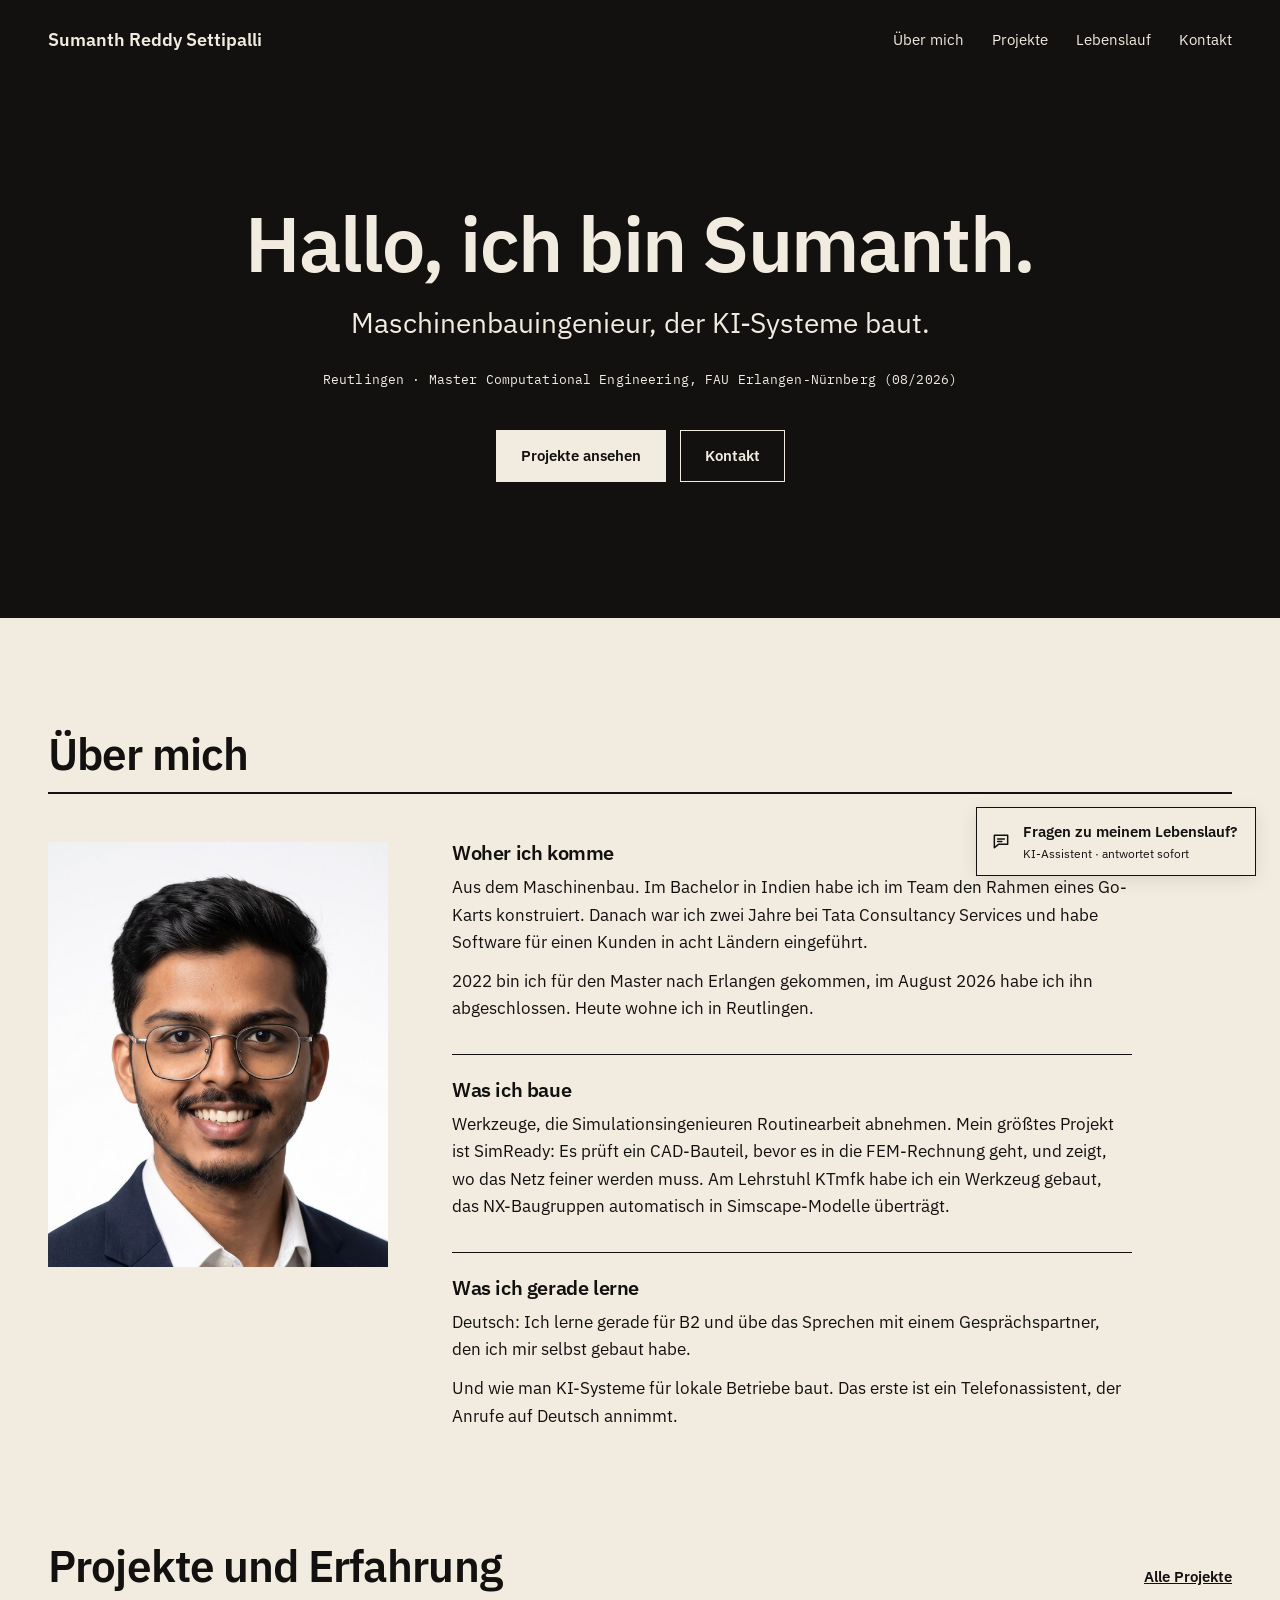
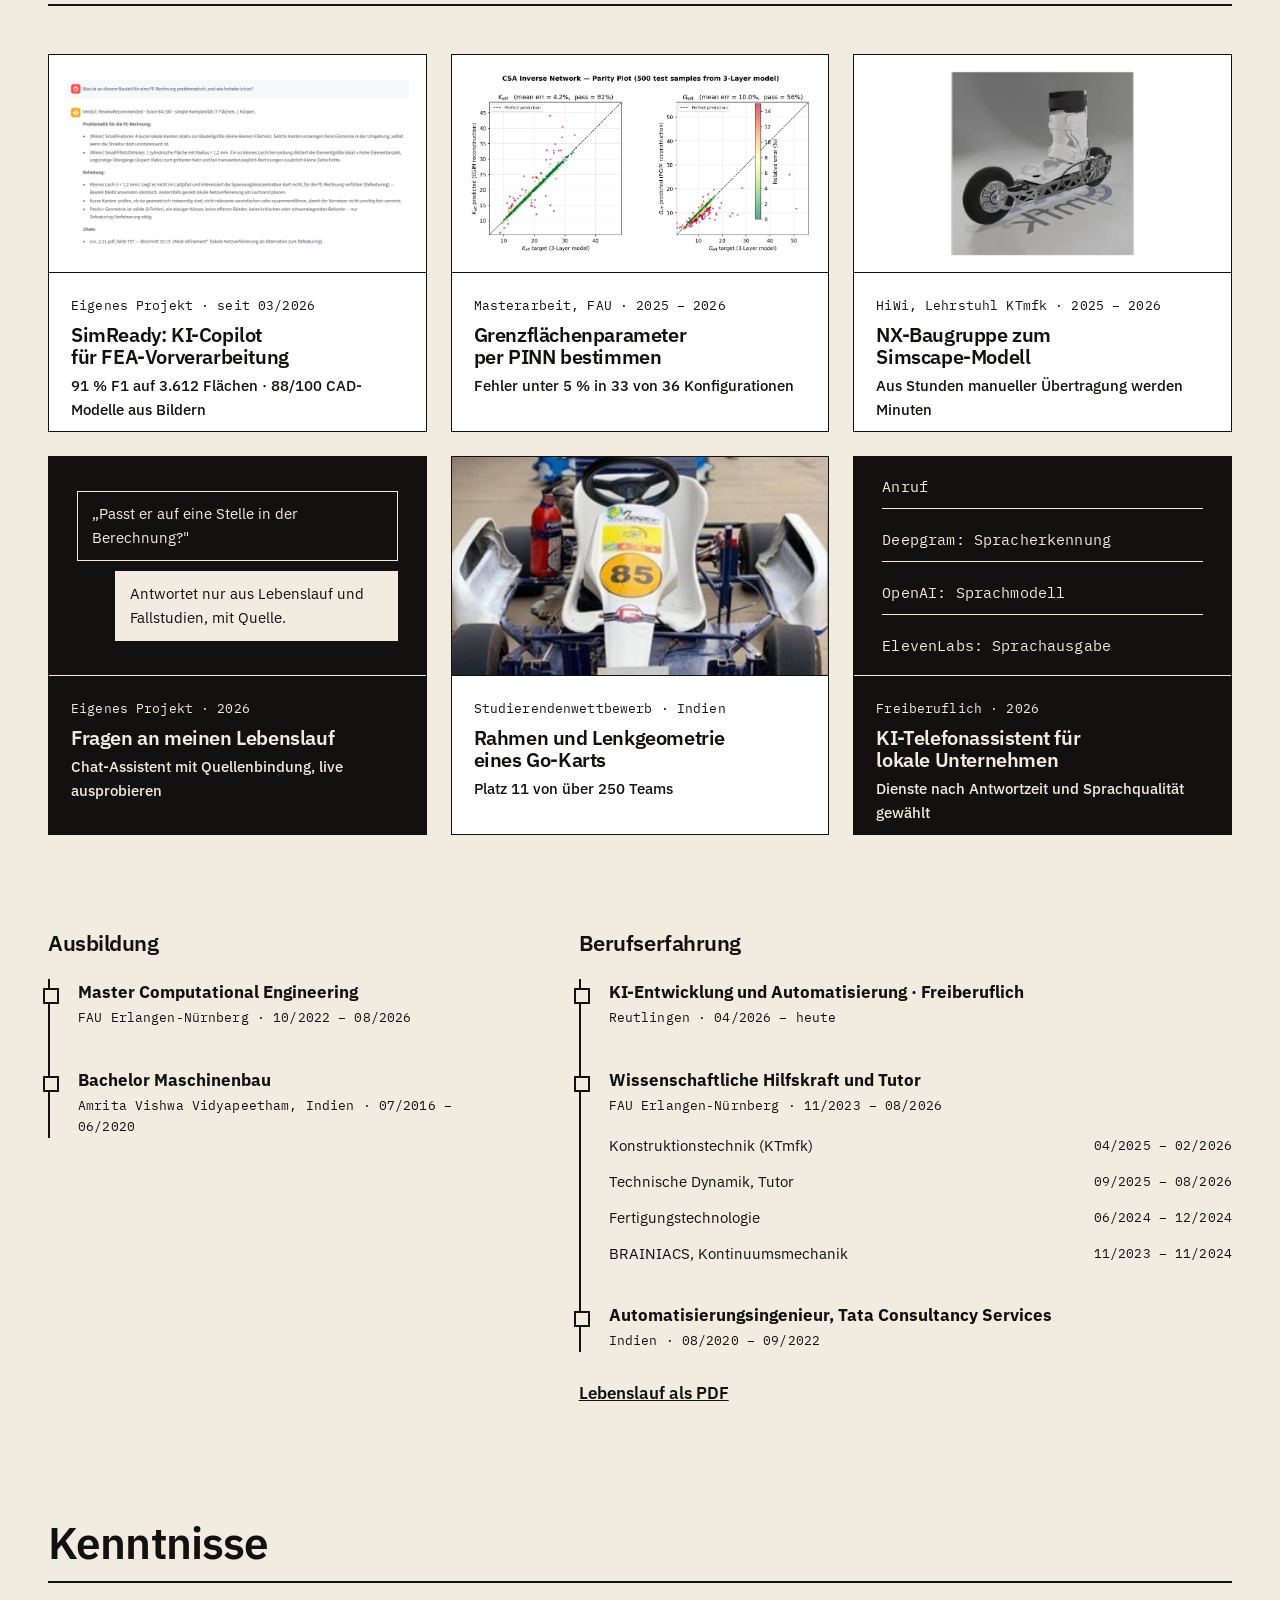
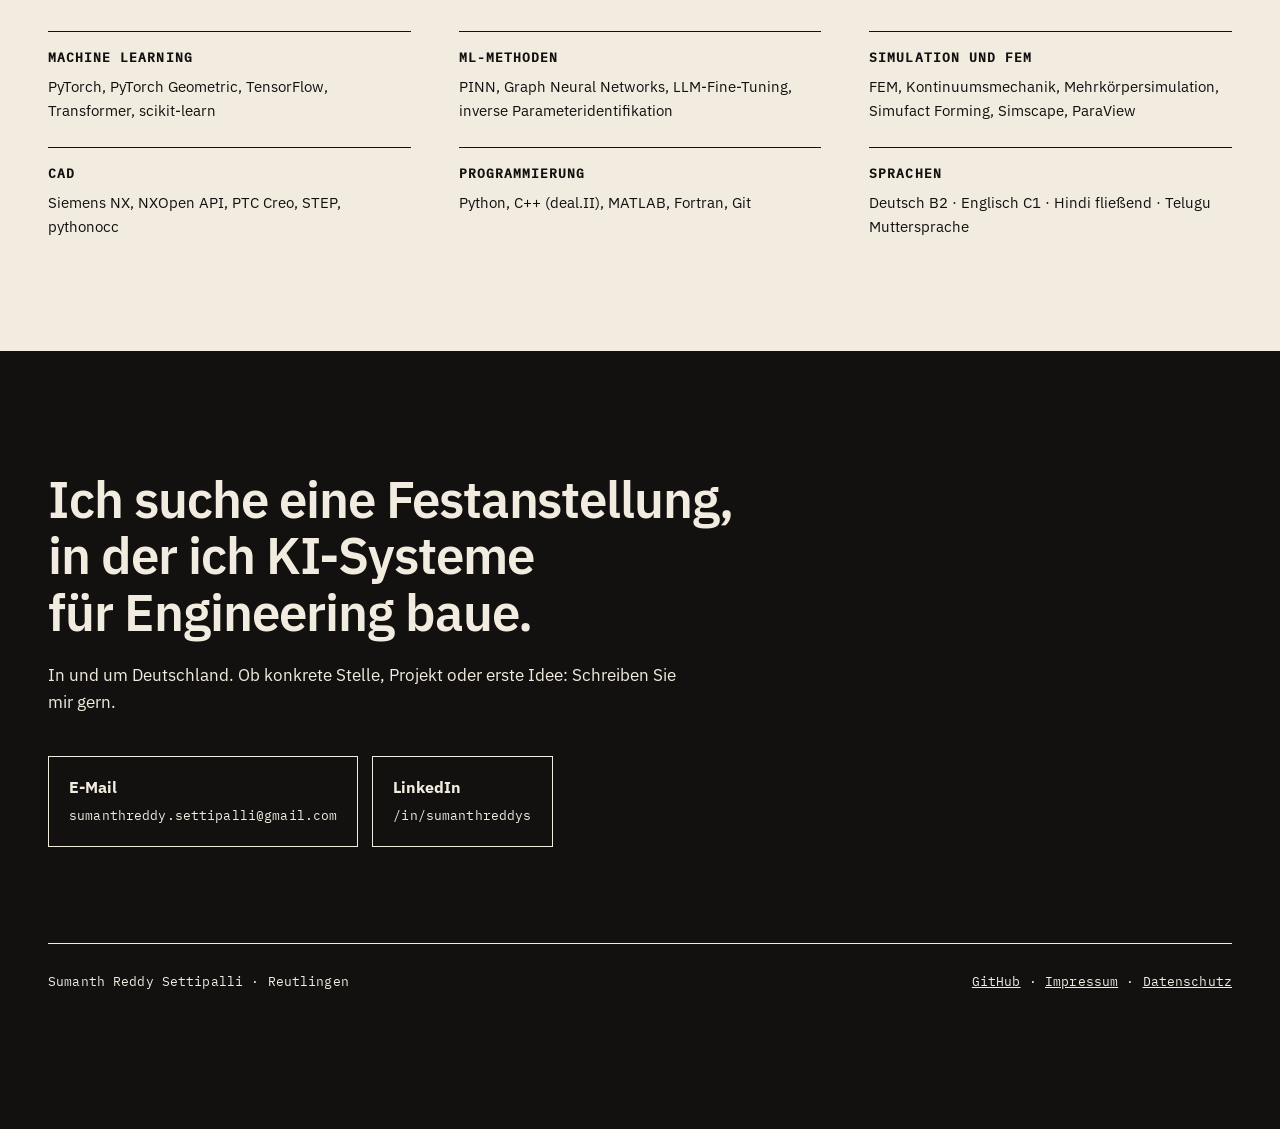
==== index.html @ 43a55926 "feat: KI-Automatisierung as a section on projekte.html, add telephone assistant entry" ====
<!DOCTYPE html>
<html lang="de">
<head>
<meta charset="UTF-8">
<meta name="viewport" content="width=device-width, initial-scale=1">
<title>Sumanth Reddy Settipalli: Simulation und Machine Learning</title>
<meta name="description" content="Ingenieur für Simulation und Machine Learning in Reutlingen. PINN-Parameteridentifikation, KI-gestützte FEA-Vorverarbeitung, NX-zu-Simscape-Automatisierung. Kontakt per E-Mail oder LinkedIn.">
<link rel="icon" href="assets/favicon.svg" type="image/svg+xml">

<meta property="og:type" content="website">
<meta property="og:locale" content="de_DE">
<meta property="og:url" content="https://sumanthreddy.de/">
<meta property="og:title" content="Sumanth Reddy Settipalli: Simulation und Machine Learning">
<meta property="og:description" content="Ich mache Simulationen schneller und günstiger, mit Machine Learning.">
<meta property="og:image" content="https://sumanthreddy.de/assets/portrait.jpg">
<meta name="twitter:card" content="summary">

<link rel="stylesheet" href="assets/fonts.css">
<link rel="stylesheet" href="assets/chat.css">
<script src="assets/chat.js" defer></script>

<link rel="stylesheet" href="assets/site.css?v=4">
</head>
<body>
<div class="page">
<header class="band">
  <div class="wrap">
    <nav class="nav" aria-label="Hauptnavigation">
      <a class="name" href="index.html">Sumanth Reddy Settipalli</a>
      <a href="#ueber-mich">Über mich</a>
      <a href="#projekte">Projekte</a>
      <a href="profil.html">Lebenslauf</a>
      <a href="#kontakt">Kontakt</a>
    </nav>
    <div class="hero">
      <h1>Hallo, ich bin Sumanth.</h1>
      <p class="sub">Maschinenbauingenieur, <span class="keep-together">der KI-Systeme baut.</span></p>
      <p class="meta">Reutlingen · Master Computational Engineering, FAU Erlangen-Nürnberg (08/2026)</p>
      <div class="btns">
        <a class="btn fill" href="#projekte">Projekte ansehen</a>
        <a class="btn line" href="#kontakt">Kontakt</a>
      </div>
    </div>
  </div>
</header>

<main>
<section class="s" id="ueber-mich">
  <div class="wrap">
    <div class="s-head"><h2>Über mich</h2></div>
    <div class="about">
      <img class="portrait" src="assets/portrait.jpg" alt="Porträt von Sumanth Reddy Settipalli">
      <div>
        <div class="about-item">
          <h3>Woher ich komme</h3>
          <p>Aus dem Maschinenbau. Im Bachelor in Indien habe ich im Team den Rahmen eines Go-Karts konstruiert. Danach war ich zwei Jahre bei Tata Consultancy Services und habe Software für einen Kunden in acht Ländern eingeführt.</p>
          <p>2022 bin ich für den Master nach Erlangen gekommen, im August 2026 habe ich ihn abgeschlossen. Heute wohne ich in Reutlingen.</p>
        </div>
        <div class="about-item">
          <h3>Was ich baue</h3>
          <p>Werkzeuge, die Simulationsingenieuren Routinearbeit abnehmen. Mein größtes Projekt ist SimReady: Es prüft ein CAD-Bauteil, bevor es in die FEM-Rechnung geht, und zeigt, wo das Netz feiner werden muss. Am Lehrstuhl KTmfk habe ich ein Werkzeug gebaut, das NX-Baugruppen automatisch in Simscape-Modelle überträgt.</p>
        </div>
        <div class="about-item">
          <h3>Was ich gerade lerne</h3>
          <p>Deutsch: Ich lerne gerade für B2 und übe das Sprechen mit einem Gesprächspartner, den ich mir selbst gebaut habe.</p>
          <p>Und wie man KI-Systeme für lokale Betriebe baut. Das erste ist ein Telefonassistent, der Anrufe auf Deutsch annimmt.</p>
        </div>
      </div>
    </div>
  </div>
</section>

<section class="s" id="projekte">
  <div class="wrap">
    <div class="s-head"><h2>Projekte und Erfahrung</h2><a href="projekte.html">Alle Projekte</a></div>
    <div class="tiles">
      <a class="tile" href="projekte/simready.html"><div class="pic"><img src="assets/simready-copilot.png" alt="SimReady-Copilot beantwortet eine deutsche Frage zu einem Testbauteil: Score 84/100, zwei Befunde, Behebungsvorschläge und ein Zitat aus dem CalculiX-Handbuch."></div>
        <div class="txt"><span class="meta">Eigenes Projekt · seit 03/2026</span><h3>SimReady: KI-Copilot für FEA-Vorverarbeitung</h3><p>91 % F1 auf 3.612 Flächen · 88/100 CAD-Modelle aus Bildern</p></div></a>
      <a class="tile" href="projekte/pinn.html"><div class="pic"><img src="assets/pinn-fehler.png" alt="Paritätsdiagramm: Vom inversen PINN rekonstruierte gegen referenzierte effektive Moduli über 500 Testkonfigurationen."></div>
        <div class="txt"><span class="meta">Masterarbeit, FAU · 2025 – 2026</span><h3>Grenzflächenparameter per PINN bestimmen</h3><p>Fehler unter 5 % in 33 von 36 Konfigurationen</p></div></a>
      <a class="tile" href="projekte/nx-simscape.html"><div class="pic"><img src="assets/nx-baugruppe.png" alt="Rendering der Baugruppe, die die Pipeline aus Siemens NX in ein simulationsfähiges Simscape-Modell überführt hat"></div>
        <div class="txt"><span class="meta">HiWi, Lehrstuhl KTmfk · 2025 – 2026</span><h3>NX-Baugruppe zum Simscape-Modell</h3><p>Aus Stunden manueller Übertragung werden Minuten</p></div></a>
      <a class="tile dark" href="fragen.html"><div class="pic word" aria-hidden="true"><span class="q">„Passt er auf eine Stelle in der Berechnung?"</span><span class="q a">Antwortet nur aus Lebenslauf und Fallstudien, mit Quelle.</span></div>
        <div class="txt"><span class="meta">Eigenes Projekt · 2026</span><h3>Fragen an meinen Lebenslauf</h3><p>Chat-Assistent mit Quellenbindung, live ausprobieren</p></div></a>
      <a class="tile" href="projekte.html#engagement"><div class="pic photo"><img src="assets/gokart.jpg" alt="Das Kart des Teams mit der Startnummer 85 in der Box"></div>
        <div class="txt"><span class="meta">Studierendenwettbewerb · Indien</span><h3>Rahmen und Lenkgeometrie eines Go-Karts</h3><p>Platz 11 von über 250 Teams</p></div></a>
      <a class="tile dark" href="projekte.html#telefonassistent"><div class="pic word flow" aria-hidden="true"><span class="meta">Anruf</span><span class="meta">Deepgram: Spracherkennung</span><span class="meta">OpenAI: Sprachmodell</span><span class="meta">ElevenLabs: Sprachausgabe</span></div>
        <div class="txt"><span class="meta">Freiberuflich · 2026</span><h3>KI-Telefonassistent für lokale Unternehmen</h3><p>Dienste nach Antwortzeit und Sprachqualität gewählt</p></div></a>
    </div>
  </div>
</section>

<section class="s" id="werdegang">
  <div class="wrap">
    <div class="cols">
      <div>
        <h3>Ausbildung</h3>
        <ol class="tl">
          <li><b>Master Computational Engineering</b><span class="meta">FAU Erlangen-Nürnberg · 10/2022 – 08/2026</span></li>
          <li><b>Bachelor Maschinenbau</b><span class="meta">Amrita Vishwa Vidyapeetham, Indien · 07/2016 – 06/2020</span></li>
        </ol>
      </div>
      <div>
        <h3>Berufserfahrung</h3>
        <ol class="tl">
          <li><b>KI-Entwicklung und Automatisierung · Freiberuflich</b><span class="meta">Reutlingen · 04/2026 – heute</span></li>
          <li><b>Wissenschaftliche Hilfskraft und Tutor</b><span class="meta">FAU Erlangen-Nürnberg · 11/2023 – 08/2026</span>
            <ul class="sub">
              <li><span>Konstruktionstechnik (KTmfk)</span><span class="meta">04/2025 – 02/2026</span></li>
              <li><span>Technische Dynamik, Tutor</span><span class="meta">09/2025 – 08/2026</span></li>
              <li><span>Fertigungstechnologie</span><span class="meta">06/2024 – 12/2024</span></li>
              <li><span>BRAINIACS, Kontinuumsmechanik</span><span class="meta">11/2023 – 11/2024</span></li>
            </ul></li>
          <li><b>Automatisierungsingenieur, Tata Consultancy Services</b><span class="meta">Indien · 08/2020 – 09/2022</span></li>
        </ol>
        <p class="pdf"><a href="Sumanth-Reddy-Settipalli-Lebenslauf.pdf">Lebenslauf als PDF</a></p>
      </div>
    </div>
  </div>
</section>

<section class="s" id="kenntnisse">
  <div class="wrap">
    <div class="s-head"><h2>Kenntnisse</h2></div>
    <div class="skills">
      <div><b>Machine Learning</b><p>PyTorch, PyTorch Geometric, TensorFlow, Transformer, scikit-learn</p></div>
      <div><b>ML-Methoden</b><p>PINN, Graph Neural Networks, LLM-Fine-Tuning, inverse Parameteridentifikation</p></div>
      <div><b>Simulation und FEM</b><p>FEM, Kontinuumsmechanik, Mehrkörpersimulation, Simufact Forming, Simscape, ParaView</p></div>
      <div><b>CAD</b><p>Siemens NX, NXOpen API, PTC Creo, STEP, pythonocc</p></div>
      <div><b>Programmierung</b><p>Python, C++ (deal.II), MATLAB, Fortran, Git</p></div>
      <div><b>Sprachen</b><p>Deutsch B2 · Englisch C1 · Hindi fließend · Telugu Muttersprache</p></div>
    </div>
  </div>
</section>
</main>

<footer class="band contact" id="kontakt">
  <div class="wrap">
    <h2>Ich suche eine Festanstellung, in der ich KI-Systeme für Engineering baue.</h2>
    <p>In und um Deutschland. Ob konkrete Stelle, Projekt oder erste Idee: Schreiben Sie mir gern.</p>
    <div class="boxes">
      <a href="mailto:sumanthreddy.settipalli@gmail.com"><b>E-Mail</b><span class="meta">sumanthreddy.settipalli@gmail.com</span></a>
      <a href="https://www.linkedin.com/in/sumanthreddys"><b>LinkedIn</b><span class="meta">/in/sumanthreddys</span></a>
    </div>
  </div>
  <div class="wrap foot" style="margin-top:96px">
    <span class="meta">Sumanth Reddy Settipalli · Reutlingen</span>
    <span class="meta"><a href="https://github.com/Sumanthreddy-DE">GitHub</a> · <a href="impressum.html">Impressum</a> · <a href="impressum.html#datenschutz">Datenschutz</a></span>
  </div>
</footer>

</div>
<button class="chat-open" type="button" aria-expanded="false" aria-controls="chat-panel">
  <svg width="20" height="20" viewBox="0 0 24 24" fill="none" stroke="currentColor" stroke-width="1.8" stroke-linejoin="round" aria-hidden="true"><path d="M4 5h16v11H9l-5 4z"/><path d="M8 9.5h8M8 12.5h5" stroke-linecap="round"/></svg>
  <span><b>Fragen zu meinem Lebenslauf?</b><small>KI-Assistent · antwortet sofort</small></span>
</button>
<aside class="chat-panel" id="chat-panel" aria-label="Fragen an meinen Lebenslauf" hidden>
  <div class="panel-head">
    <h2>Fragen an meinen Lebenslauf</h2>
    <button class="panel-close" type="button">Schließen</button>
  </div>
  <div class="chat chat-live" data-endpoint="https://api.sumanthreddy.de" data-timeout-ms="8000" data-prepared-url="fragen.html#vorbereitet">
    <div class="panel-body">
      <p class="chat-note">Ein Assistent, der nur aus Lebenslauf und Fallstudien antwortet, in der dritten Person und mit Quelle. Ihre Frage wird zur Beantwortung an Anthropic übermittelt; ich speichere sie nicht. <a class="lnk" href="impressum.html#datenschutz">Datenschutz</a></p>
      <ol class="thread" aria-live="polite"></ol>
    </div>
    <div class="panel-foot">
      <div class="chips" aria-label="Vorschläge">
        <button class="chip" type="button" data-key="gebaut">Was hat er konkret gebaut?</button>
        <button class="chip" type="button" data-key="berechnung">Passt er auf eine Stelle in der Berechnung?</button>
        <button class="chip" type="button" data-key="deutsch">Wie gut ist sein Deutsch?</button>
        <button class="chip" type="button" data-key="verfuegbar">Ab wann ist er verfügbar?</button>
      </div>
      <form class="ask">
        <textarea aria-label="Eigene Frage" rows="1" maxlength="500" placeholder="Eigene Frage stellen"></textarea>
        <button type="submit">Fragen</button>
      </form>
      <div class="ask-meta"><a class="lnk" href="fragen.html#pruefung">Wie ich prüfe, dass er nichts erfindet</a><span class="count">0 / 500</span></div>
    </div>
  </div>
</aside>
</body>
</html>
---- assets/fonts.css ----
/* Self-hosted fonts, SIL Open Font License 1.1 (fonts/OFL-*.txt).
   Replaces the Google Fonts link so that loading a page contacts no third party. */
@font-face { font-family: 'IBM Plex Sans'; font-style: normal; font-weight: 400; font-display: swap; src: url('fonts/ibm-plex-sans-latin-400-normal.woff2') format('woff2'); }
@font-face { font-family: 'IBM Plex Sans'; font-style: normal; font-weight: 500; font-display: swap; src: url('fonts/ibm-plex-sans-latin-500-normal.woff2') format('woff2'); }
@font-face { font-family: 'IBM Plex Sans'; font-style: normal; font-weight: 600; font-display: swap; src: url('fonts/ibm-plex-sans-latin-600-normal.woff2') format('woff2'); }
@font-face { font-family: 'IBM Plex Sans'; font-style: normal; font-weight: 700; font-display: swap; src: url('fonts/ibm-plex-sans-latin-700-normal.woff2') format('woff2'); }
@font-face { font-family: 'IBM Plex Mono'; font-style: normal; font-weight: 400; font-display: swap; src: url('fonts/ibm-plex-mono-latin-400-normal.woff2') format('woff2'); }
@font-face { font-family: 'IBM Plex Mono'; font-style: normal; font-weight: 500; font-display: swap; src: url('fonts/ibm-plex-mono-latin-500-normal.woff2') format('woff2'); }
---- assets/chat.css ----
/* Chat layer for fragen.html and the panel on index.html.
   Uses only the site's custom properties, so dark mode follows. */

.chat-live, .chat-open { display: none; }
.js .chat-live { display: block; }
.js .chat-open { display: flex; }

.chat-note { font-size: 0.8125rem; color: var(--ink-muted); margin-bottom: 14px; }

.thread { list-style: none; margin-bottom: 20px; }
.turn { padding: 16px 0; border-top: 1px solid var(--rule-soft); }
.turn:last-child { border-bottom: 1px solid var(--rule-soft); }
.who {
  font-size: 0.6875rem; font-weight: 700; letter-spacing: 0.14em;
  text-transform: uppercase; color: var(--ink-muted); margin-bottom: 6px;
}
.turn .text { white-space: pre-line; overflow-wrap: anywhere; }
.turn.q .text { font-weight: 600; }
.tool {
  margin-bottom: 10px; font-size: 0.8125rem; color: var(--ink-muted);
  overflow-wrap: anywhere;
}
.tool[hidden] { display: none; }
.source {
  margin-top: 12px; font-size: 0.8125rem; color: var(--ink-muted);
  padding-left: 12px; border-left: 2px solid var(--rule-soft);
}
.chat-status { margin-top: 10px; font-size: 0.8125rem; color: var(--ink-muted); }
.turn .lnk { display: inline-block; margin-top: 8px; }

.chips { display: flex; flex-wrap: wrap; gap: 8px; margin-bottom: 14px; }
.chip {
  font: inherit; font-size: 0.8125rem; font-weight: 500; color: var(--ink);
  background: transparent; border: 1px solid var(--rule-soft);
  padding: 6px 12px; cursor: pointer; text-align: left;
}
.chip:hover { border-color: var(--accent); color: var(--accent); }
.chip.used { color: var(--ink-muted); border-style: dashed; }

.ask { display: grid; grid-template-columns: 1fr auto; gap: 12px; align-items: end; }
.ask textarea {
  font: inherit; color: var(--ink); background: var(--paper);
  border: 1px solid var(--rule-strong); padding: 10px 12px;
  min-height: 46px; resize: vertical; width: 100%;
}
.ask button {
  font: inherit; font-weight: 600; font-size: 0.875rem;
  background: var(--ink); color: var(--paper); border: 1px solid var(--ink);
  padding: 11px 20px; cursor: pointer; height: 46px;
}
.ask button:disabled { opacity: 0.5; cursor: wait; }
.ask-meta {
  display: flex; justify-content: space-between; gap: 16px;
  font-size: 0.75rem; color: var(--ink-muted); margin-top: 6px;
}
.ask-meta .count { white-space: nowrap; }
.ask-meta .lnk { font-size: 0.75rem; }

.chip:focus-visible, .ask button:focus-visible, .ask textarea:focus-visible,
.chat-open:focus-visible, .panel-close:focus-visible {
  outline: 2px solid var(--accent); outline-offset: 2px;
}

/* --- corner button, index.html -------------------------------- */
.chat-open {
  position: fixed; right: 24px; bottom: 24px; z-index: 50;
  gap: 12px; align-items: center; text-align: left;
  font: inherit; color: var(--ink); background: var(--paper);
  border: 1px solid var(--rule-strong); padding: 12px 18px 12px 14px;
  box-shadow: 0 4px 16px rgba(0, 0, 0, 0.10); cursor: pointer;
}
.chat-open svg { color: var(--accent); flex: none; }
.chat-open b { display: block; font-size: 0.9375rem; font-weight: 600; }
.chat-open small { display: block; font-size: 0.75rem; color: var(--ink-muted); }
.chat-open:hover b { color: var(--accent); }

/* --- chat popup, index.html ------------------------------------ */
.chat-panel {
  position: fixed; right: 24px; bottom: 24px; z-index: 60;
  width: 420px; max-width: calc(100vw - 32px); height: min(52vh, 560px);
  background: var(--paper); border: 1px solid var(--rule-strong);
  box-shadow: 0 12px 32px rgba(0, 0, 0, 0.18);
  display: flex; flex-direction: column;
}
.chat-panel[hidden] { display: none; }
.panel-head {
  display: flex; align-items: baseline; gap: 12px;
  padding: 20px 24px 14px; border-bottom: 1px solid var(--rule-soft);
}
.panel-head h2 {
  font-family: var(--display); font-size: 1.25rem; font-weight: 500;
  margin-right: auto;
}
.panel-close {
  font: inherit; font-size: 0.875rem; color: var(--ink); background: none;
  border: 0; border-bottom: 1px solid var(--accent); cursor: pointer;
}
.js .chat-panel .chat { display: flex; flex-direction: column; flex: 1; min-height: 0; }
.panel-body { flex: 1; overflow-y: auto; padding: 14px 24px 12px; }
.panel-foot { padding: 14px 24px 18px; border-top: 1px solid var(--rule-soft); }
.chat-panel .chip { font-size: 0.75rem; padding: 5px 10px; }

@media (max-width: 900px) {
  .ask { grid-template-columns: 1fr; }
  .ask button { width: 100%; }
  .ask textarea { min-height: 72px; }
  .chat-panel .ask { grid-template-columns: 1fr auto; }
  .chat-panel .ask button { width: auto; }
  .chat-panel .ask textarea { min-height: 44px; }
  .chat-open { right: 16px; bottom: 16px; }
  .chat-open { padding: 14px; }
  .chat-open span { display: none; }
  .chat-panel { right: 16px; bottom: 16px; width: calc(100vw - 32px); height: min(60vh, 520px); }
  .panel-head, .panel-body, .panel-foot { padding-left: 20px; padding-right: 20px; }
}

@media print {
  .chat-live, .chat-open, .chat-panel { display: none !important; }
}
---- assets/site.css ----
/* Three colours: cream page, black bands, white cards. IBM Plex. No dark mode. */
:root {
  --cream: #F2ECE0; --black: #121110; --white: #FFFFFF;
  --wrap: min(calc(100% - 96px), 1200px);
  --display: 'IBM Plex Sans', system-ui, sans-serif; --display-w: 600;
  --body: 'IBM Plex Sans', system-ui, sans-serif;
  --meta: 'IBM Plex Mono', ui-monospace, monospace; --track: -0.02em;
  --paper: #F2ECE0; --ink: #121110; --ink-muted: #121110;
  --rule-soft: #121110; --rule-strong: #121110; --accent: #121110; --figure-bg: #FFFFFF;
}
* { box-sizing: border-box; margin: 0; padding: 0; }
body { background: var(--cream); color: var(--black); font-family: var(--body); font-size: 17px; line-height: 1.6; -webkit-font-smoothing: antialiased; }
a { color: inherit; }
.wrap { width: var(--wrap); margin: 0 auto; }

h1, h2, h3 { font-family: var(--display); font-weight: var(--display-w); letter-spacing: var(--track); line-height: 1.1; text-wrap: balance; }
.meta { font-family: var(--meta); font-size: .8125rem; letter-spacing: .01em; }

/* --- black band ------------------------------------------------ */
.band { background: var(--black); color: var(--cream); }
.nav { display: flex; align-items: center; gap: 28px; padding: 26px 0; }
.nav .name { font-family: var(--display); font-weight: var(--display-w); font-size: 1.125rem; text-decoration: none; margin-right: auto; }
.nav a:not(.name) { font-size: .9375rem; text-decoration: none; border-bottom: 1px solid transparent; }
.nav a:not(.name):hover { border-color: var(--cream); }

.hero { text-align: center; padding: 120px 0 136px; }
.hero h1 { font-size: clamp(2.75rem, 6vw, 5rem); }
.hero .sub { font-family: var(--display); font-weight: 400; font-size: clamp(1.25rem, 2.2vw, 1.75rem); line-height: 1.3; margin: 20px auto 0; max-width: 100%; }
.hero .sub .keep-together { white-space: nowrap; }
.hero .meta { margin-top: 28px; }
.btns { display: flex; flex-wrap: wrap; justify-content: center; gap: 14px; margin-top: 40px; }
.btn { display: inline-block; font-size: .9375rem; font-weight: 600; text-decoration: none; padding: 13px 24px; border: 1px solid var(--cream); }
.btn.fill { background: var(--cream); color: var(--black); }
.btn.fill:hover { background: var(--white); }
.btn.line:hover { background: var(--cream); color: var(--black); }

/* --- cream sections -------------------------------------------- */
section.s { padding: 112px 0 0; }
.s-head { display: flex; align-items: baseline; justify-content: space-between; gap: 24px; border-bottom: 2px solid var(--black); padding-bottom: 14px; margin-bottom: 48px; }
.s-head h2 { font-size: clamp(2rem, 3.4vw, 2.75rem); }
.s-head a { font-size: .9375rem; font-weight: 600; }

/* about: photo + three short blocks */
.about { display: grid; grid-template-columns: 340px minmax(0, 680px); gap: 64px; align-items: start; }
.about img { width: 100%; aspect-ratio: 4 / 5; object-fit: cover; display: block; }
.portrait { filter: none; }
.about-item + .about-item { margin-top: 32px; padding-top: 24px; border-top: 1px solid var(--black); }
.about-item h3 { font-size: 1.25rem; margin-bottom: 10px; }
.about-item p + p { margin-top: 12px; }

/* projects: image-first cards, two per row */
.grid { display: grid; grid-template-columns: repeat(2, minmax(0, 1fr)); gap: 32px; }
.card { background: var(--white); border: 1px solid var(--black); display: flex; flex-direction: column; }
.card .pic { aspect-ratio: 16 / 10; display: flex; align-items: center; justify-content: center; border-bottom: 1px solid var(--black); padding: 20px; overflow: hidden; }
.card .pic img { max-width: 100%; max-height: 100%; display: block; }
.card .body { padding: 26px 28px 28px; display: flex; flex-direction: column; flex: 1; }
.card h3 { font-size: 1.5rem; margin: 8px 0 12px; }
.card p { font-size: 1rem; }
.card .result { font-weight: 600; margin-top: 14px; }
.card .stack { margin-top: auto; padding-top: 20px; }
.card .stack span { display: block; border-top: 1px solid var(--black); padding-top: 12px; }
.card .links { display: flex; gap: 22px; margin-top: 14px; font-size: .9375rem; font-weight: 600; }
.card.dark { background: var(--black); color: var(--cream); }
.card.dark .pic { border-color: var(--cream); flex-direction: column; align-items: stretch; justify-content: center; gap: 12px; padding: 32px; }
.card.dark .stack span { border-color: var(--cream); }
.q { border: 1px solid var(--cream); padding: 12px 16px; font-size: .9375rem; }
.q.a { background: var(--cream); color: var(--black); margin-left: 15%; }

/* timeline */
.cols { display: grid; grid-template-columns: minmax(0, 1fr) minmax(0, 1.4fr); gap: 64px; }
.cols h3 { font-size: 1.375rem; margin-bottom: 24px; }
.tl { list-style: none; border-left: 2px solid var(--black); }
.tl li { position: relative; padding: 0 0 32px 28px; }
.tl li::before { content: ''; position: absolute; left: -7px; top: 9px; width: 12px; height: 12px; background: var(--cream); border: 2px solid var(--black); }
.tl li:last-child { padding-bottom: 0; }
.tl b { display: block; font-size: 1.0625rem; }
.tl .meta { display: block; margin: 2px 0 6px; }
.tl p { font-size: .9375rem; }

.tl .sub { list-style: none; margin-top: 10px; }
.tl .sub li { display: flex; justify-content: space-between; gap: 16px; padding: 7px 0 0; font-size: .9375rem; }
.tl .sub li::before { display: none; }
.pdf { margin-top: 28px; font-weight: 600; }
#werdegang { padding-top: 96px; }
/* skills (optional section) */
.skills { display: grid; grid-template-columns: repeat(3, minmax(0, 1fr)); gap: 0 48px; }
.skills div { border-top: 1px solid var(--black); padding: 16px 0 24px; }
.skills b { display: block; font-family: var(--meta); font-size: .8125rem; text-transform: uppercase; letter-spacing: .08em; margin-bottom: 6px; }
.skills p { font-size: .9375rem; }

/* contact band */
.contact { padding: 120px 0 96px; margin-top: 128px; }
.contact h2 { font-size: clamp(2rem, 4vw, 3.25rem); max-width: 24ch; }
.contact p { max-width: 640px; margin-top: 22px; font-size: 1.0625rem; }
.boxes { display: flex; flex-wrap: wrap; gap: 14px; margin-top: 40px; }
.boxes a { display: block; min-width: 170px; padding: 18px 20px; border: 1px solid var(--cream); text-decoration: none; }
.boxes a:hover { background: var(--cream); color: var(--black); }
.boxes b { display: block; font-size: 1rem; }
.boxes .meta { overflow-wrap: normal; }
.foot { display: flex; flex-wrap: wrap; justify-content: space-between; gap: 16px; border-top: 1px solid var(--cream); padding: 28px 0 40px; }


/* square grid: projects and experience in one place */
.tiles { display: grid; grid-template-columns: repeat(3, minmax(0, 1fr)); gap: 24px; }
.tile { aspect-ratio: 1; display: flex; flex-direction: column; background: var(--white); border: 1px solid var(--black); text-decoration: none; overflow: hidden; }
.tile .pic { flex: 0 0 58%; min-height: 0; display: flex; align-items: center; justify-content: center; padding: 16px; border-bottom: 1px solid var(--black); }
.tile .pic img { max-width: 100%; max-height: 100%; display: block; }
.tile .pic.photo { padding: 0; }
.tile .pic.photo img { width: 100%; height: 100%; max-width: none; max-height: none; object-fit: cover; }
.tile .txt { flex: 1; min-height: 0; padding: 18px 22px 20px; }
.tile h3 { font-size: 1.25rem; margin: 6px 0 6px; }
.tile p { font-size: .9375rem; font-weight: 500; }
.tile:hover h3 { text-decoration: underline; text-underline-offset: 4px; }
.tile.dark { background: var(--black); color: var(--cream); }
.tile.dark .pic { border-color: var(--cream); }
.tile .pic.word { flex-direction: column; align-items: stretch; gap: 10px; padding: 28px; }
.tile .flow { gap: 0; justify-content: center; }
.tile .flow .meta { font-size: .9375rem; padding: 9px 0; border-bottom: 1px solid var(--cream); }
.tile .flow .meta:last-child { border-bottom: 0; }
.tile .big { font-family: var(--display); font-weight: 700; font-size: 5.5rem; line-height: 1; }
.tile .q { border: 1px solid var(--cream); padding: 10px 14px; font-size: .9375rem; }
.tile .q.a { background: var(--cream); color: var(--black); margin-left: 12%; }
@media (max-width: 1100px) { .tiles { grid-template-columns: repeat(2, minmax(0, 1fr)); }
  .tile { aspect-ratio: auto; } .tile .pic { flex: 0 0 auto; height: 240px; } }
@media (max-width: 640px) { .tiles { grid-template-columns: minmax(0, 1fr); } .tile h3 { hyphens: auto; } }

@media (max-width: 900px) {
  :root { --wrap: calc(100% - 40px); }
  .nav { gap: 18px; flex-wrap: wrap; }
  .nav .name { flex-basis: 100%; }
  .hero { padding: 72px 0 88px; }
  .hero h1 { font-size: 2.375rem; }
  section.s { padding-top: 80px; }
  .about, .grid, .cols, .skills { grid-template-columns: minmax(0, 1fr); gap: 32px; }
  .card h3 { hyphens: auto; overflow-wrap: break-word; }
  .about img { max-width: 260px; }
  .skills { gap: 0; }
  .contact { padding: 80px 0 64px; margin-top: 96px; }
  .boxes a { flex: 1 1 140px; min-width: 0; }
}

/* --- inner pages ------------------------------------------------ */
.page-hero { padding: 72px 0 88px; }
.page-hero .meta { display: block; margin-bottom: 18px; }
.page-hero h1 { font-size: clamp(2.25rem, 4.5vw, 3.5rem); max-width: 22ch; }
.page-hero h1 { hyphens: auto; overflow-wrap: anywhere; }
.page-hero p { max-width: 680px; margin-top: 18px; font-size: 1.125rem; }
.page-hero a { color: var(--cream); }

.prose { max-width: 680px; margin: 0 auto; padding-top: 72px; }
.prose > * + * { margin-top: 16px; }
.prose p + p { margin-top: 16px; }
.prose section + section { margin-top: 48px; }
.prose section h2 { margin-bottom: 16px; }
#download > .wrap { max-width: 880px; }
#download .prose { margin-left: 0; }
#assistent { padding-top: 88px; }
footer.band { margin-top: 88px; }
.prose figure { width: min(1040px, calc(100vw - 96px)); position: relative; left: 50%; transform: translateX(-50%); margin: 40px 0; }
.prose figure img { width: auto; height: auto; max-width: 100%; max-height: 880px; margin: 0 auto; display: block; }

.section-head { font-family: var(--display); font-weight: var(--display-w); letter-spacing: var(--track); font-size: clamp(1.75rem, 3vw, 2.25rem); line-height: 1.15; border-bottom: 2px solid var(--black); padding-bottom: 12px; margin: 88px 0 36px; }
.section-head a { text-decoration: none; }
.sub-head { font-family: var(--display); font-weight: var(--display-w); font-size: 1.375rem; line-height: 1.25; margin: 48px 0 12px; }

.entry { margin-bottom: 64px; }
.entry h3 { font-family: var(--display); font-weight: var(--display-w); font-size: 1.5rem; line-height: 1.2; margin-bottom: 14px; }
.entry h3 a { text-decoration: none; }
.entry p + p { margin-top: 12px; }
.metric-line { font-weight: 600; border-left: 3px solid var(--black); padding: 2px 0 2px 14px; margin: 18px 0; }
.entry-links { display: flex; flex-wrap: wrap; gap: 20px; margin-top: 12px; }
.entry-foot { display: flex; flex-wrap: wrap; justify-content: space-between; gap: 16px; border-top: 1px solid var(--black); padding-top: 14px; margin-top: 24px; }
.stack { font-family: var(--meta); font-size: .8125rem; }
.lnk { font-weight: 600; font-size: .9375rem; text-decoration: underline; text-underline-offset: 3px; }
.no-link { font-family: var(--meta); font-size: .8125rem; }

figure { margin: 28px 0; }
figure img { display: block; max-width: 100%; height: auto; background: var(--white); }
img.plate { background: var(--white); padding: 14px; border: 1px solid var(--black); }
figure.inset img { width: auto; }
figure.inset.small img { max-width: 200px; }
figcaption { font-family: var(--meta); font-size: .8125rem; border-top: 1px solid var(--black); padding-top: 10px; margin-top: 8px; }

.group-head { font-family: var(--meta); font-size: .8125rem; text-transform: uppercase; letter-spacing: .08em; margin-bottom: 8px; }
.group-note { margin-bottom: 16px; }
.minor { list-style: none; margin-bottom: 48px; }
.minor li { padding: 16px 0; border-bottom: 1px solid var(--black); }
.minor li:first-child { border-top: 1px solid var(--black); }
.minor b { display: block; font-weight: 600; margin-bottom: 3px; }

.job { margin-bottom: 36px; }
.job h3, .job h4 { font-family: var(--display); font-weight: var(--display-w); font-size: 1.25rem; margin-bottom: 4px; }
.job .when { font-family: var(--meta); font-size: .8125rem; margin-bottom: 12px; }
.job ul { list-style: none; }
.job li { padding-left: 18px; position: relative; margin-bottom: 10px; }
.job li::before { content: ''; position: absolute; left: 0; top: .7em; width: 8px; height: 2px; background: var(--black); }

.pairs { width: 100%; border-collapse: collapse; }
.pairs th { text-align: left; vertical-align: top; font-weight: 600; width: 200px; padding: 12px 20px 12px 0; border-bottom: 1px solid var(--black); }
.pairs td { vertical-align: top; padding: 12px 0; border-bottom: 1px solid var(--black); }

@media (max-width: 900px) {
  .page-hero { padding: 48px 0 56px; }
  #assistent { padding-top: 64px; }
  footer.band { margin-top: 64px; }
  .prose { padding-top: 48px; }
  .prose figure { width: 100%; left: 0; transform: none; }
  .pairs th, .pairs td { display: block; width: auto; border: 0; padding: 0; }
  .pairs th { padding-top: 14px; }
  .pairs td { padding-bottom: 14px; border-bottom: 1px solid var(--black); }
}

@media (max-width: 599px) {
  .boxes { flex-direction: column; }
  .boxes a { flex: none; width: 100%; }
  .boxes .meta { white-space: nowrap; }
  .tl .sub li { flex-direction: column; gap: 0; }
  .tl .sub .meta { white-space: nowrap; }
}

@media print {
  .band, .nav, .btns, .chat-open, .chat-panel { display: none !important; }
  body { background: #FFFFFF; color: #121110; font-size: 11pt; }
}
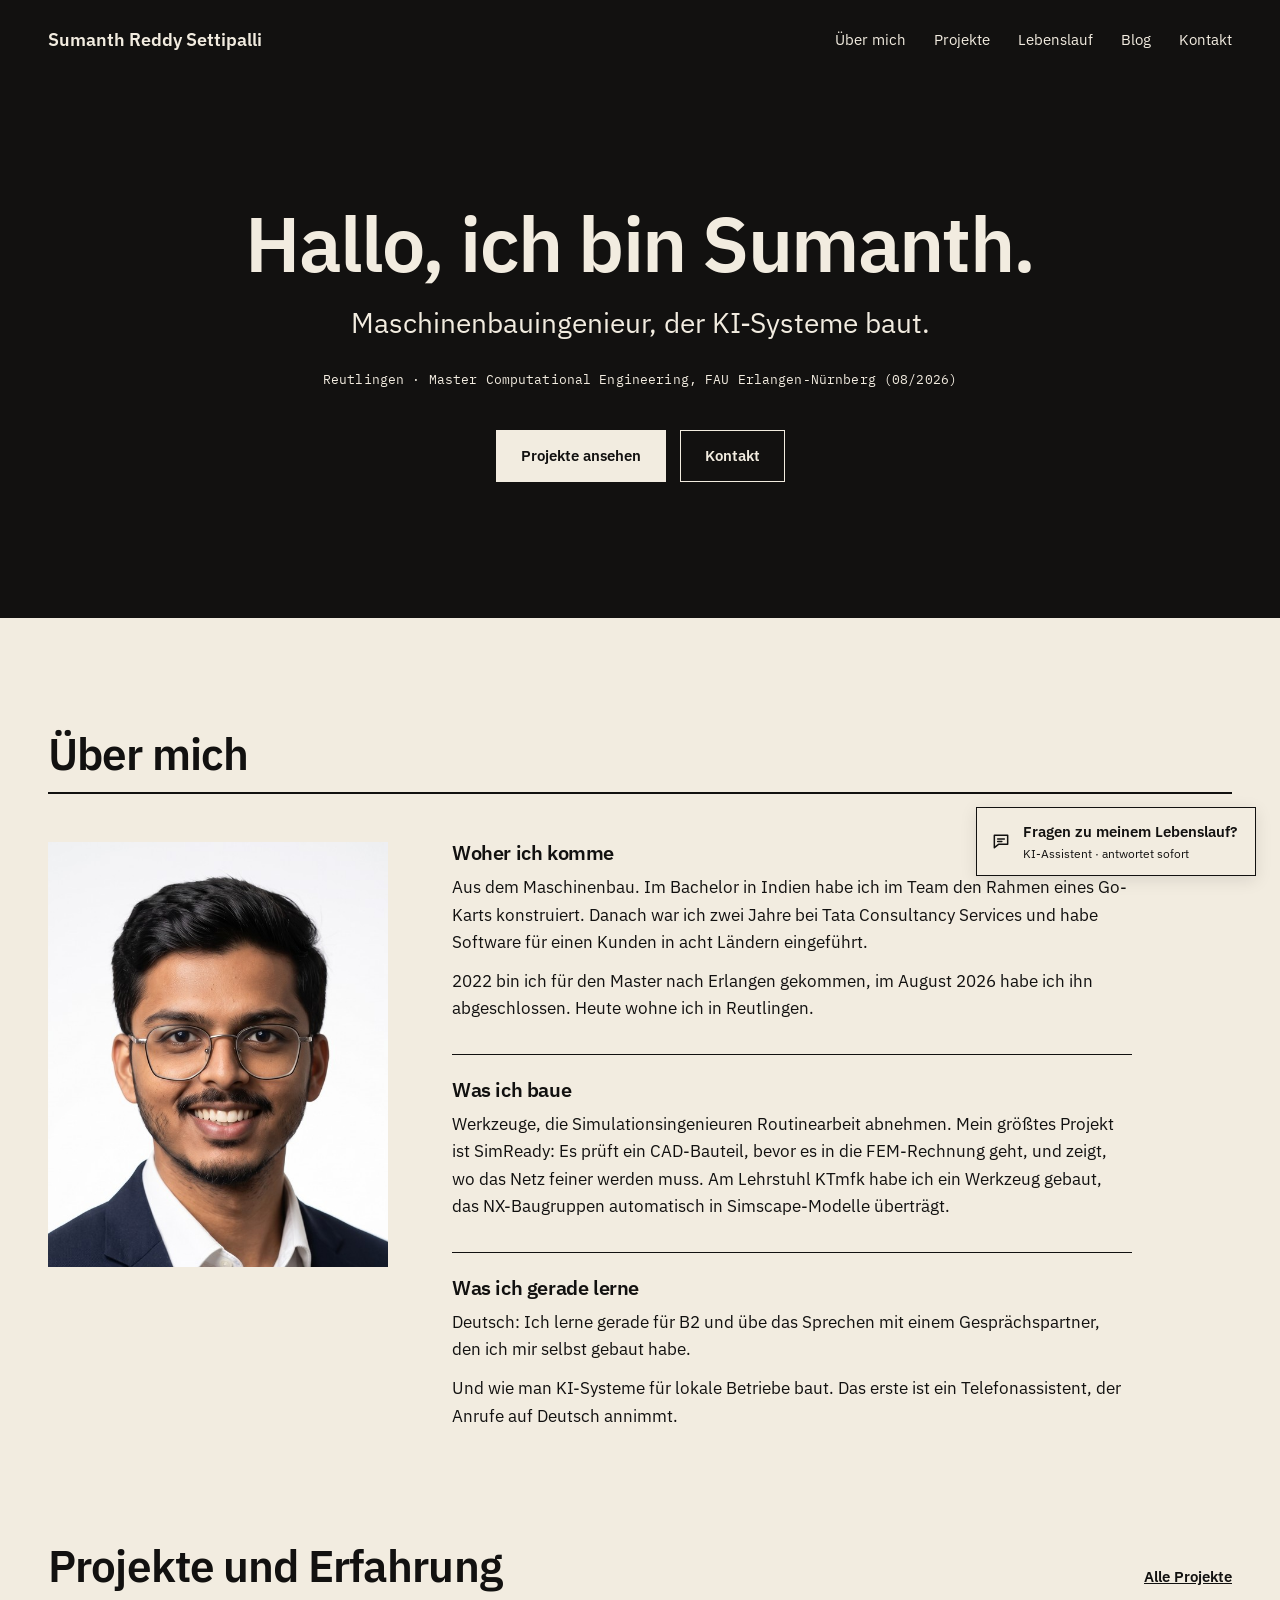
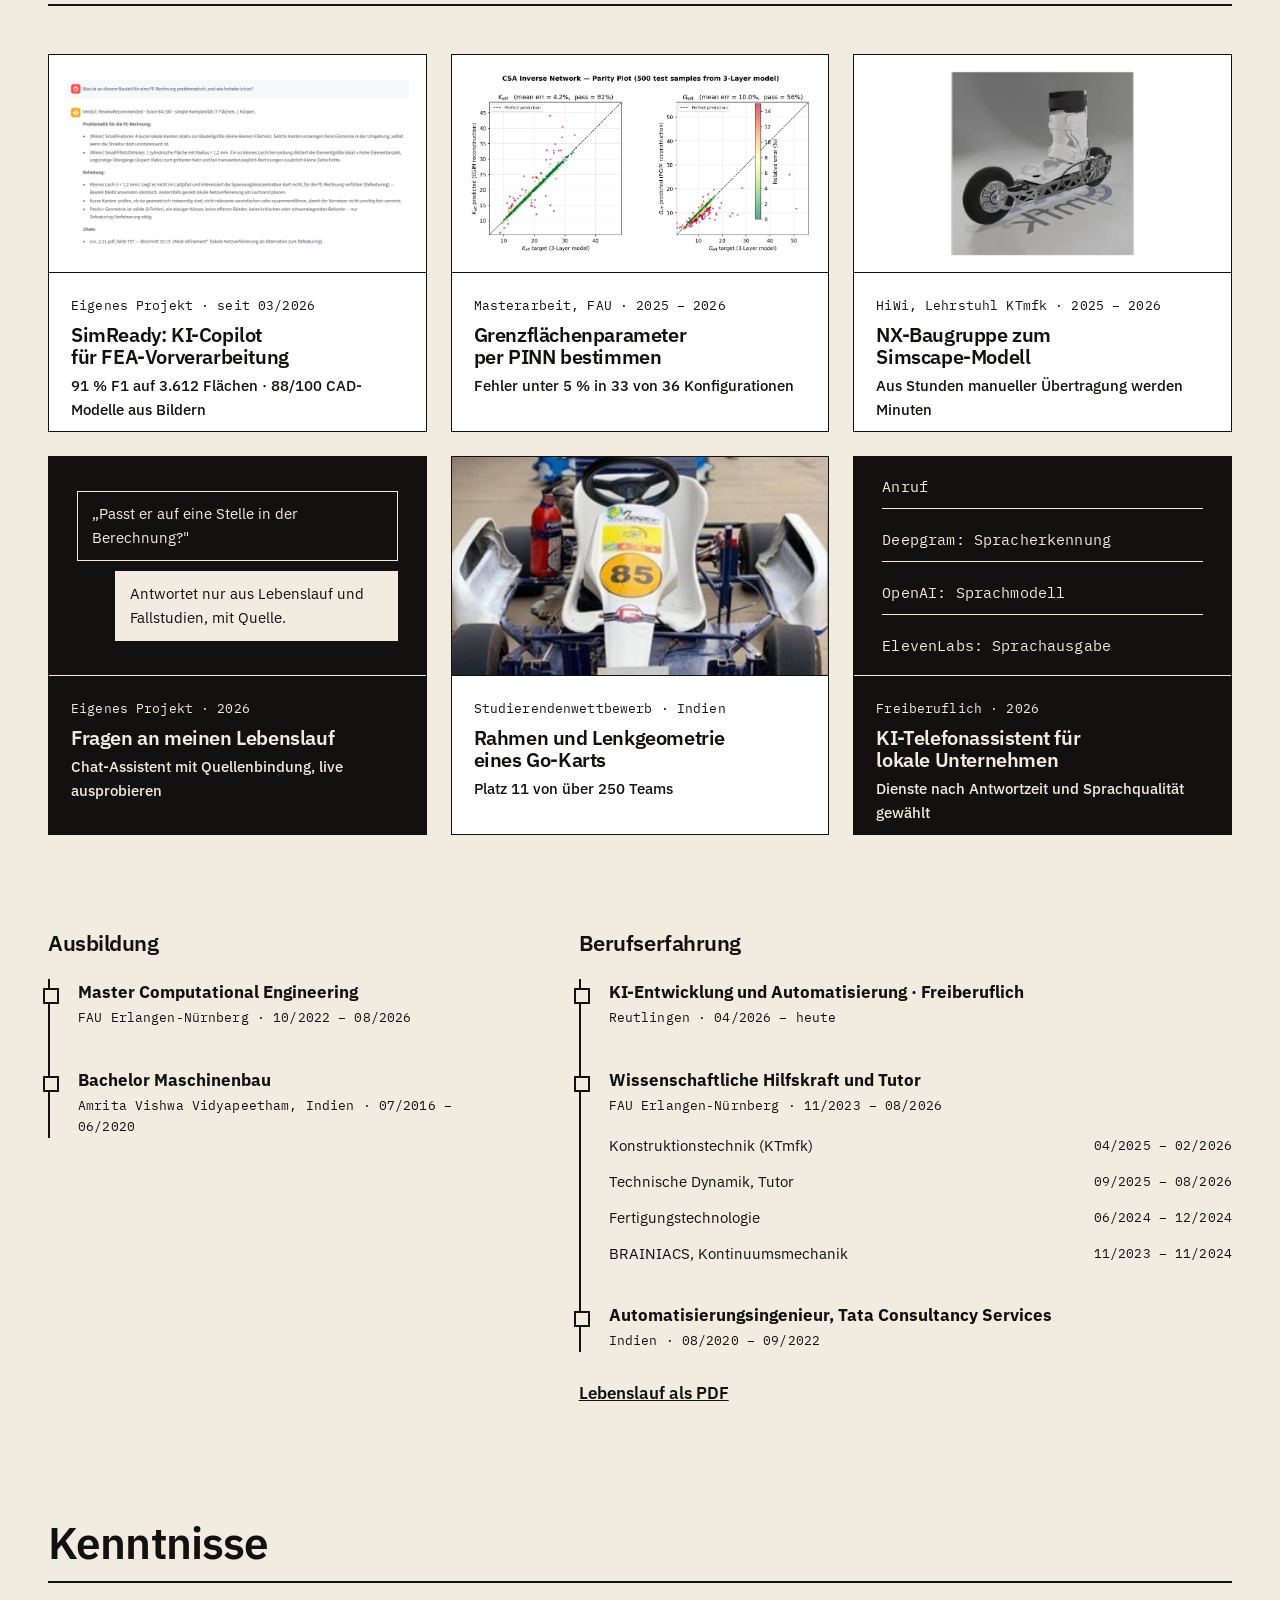
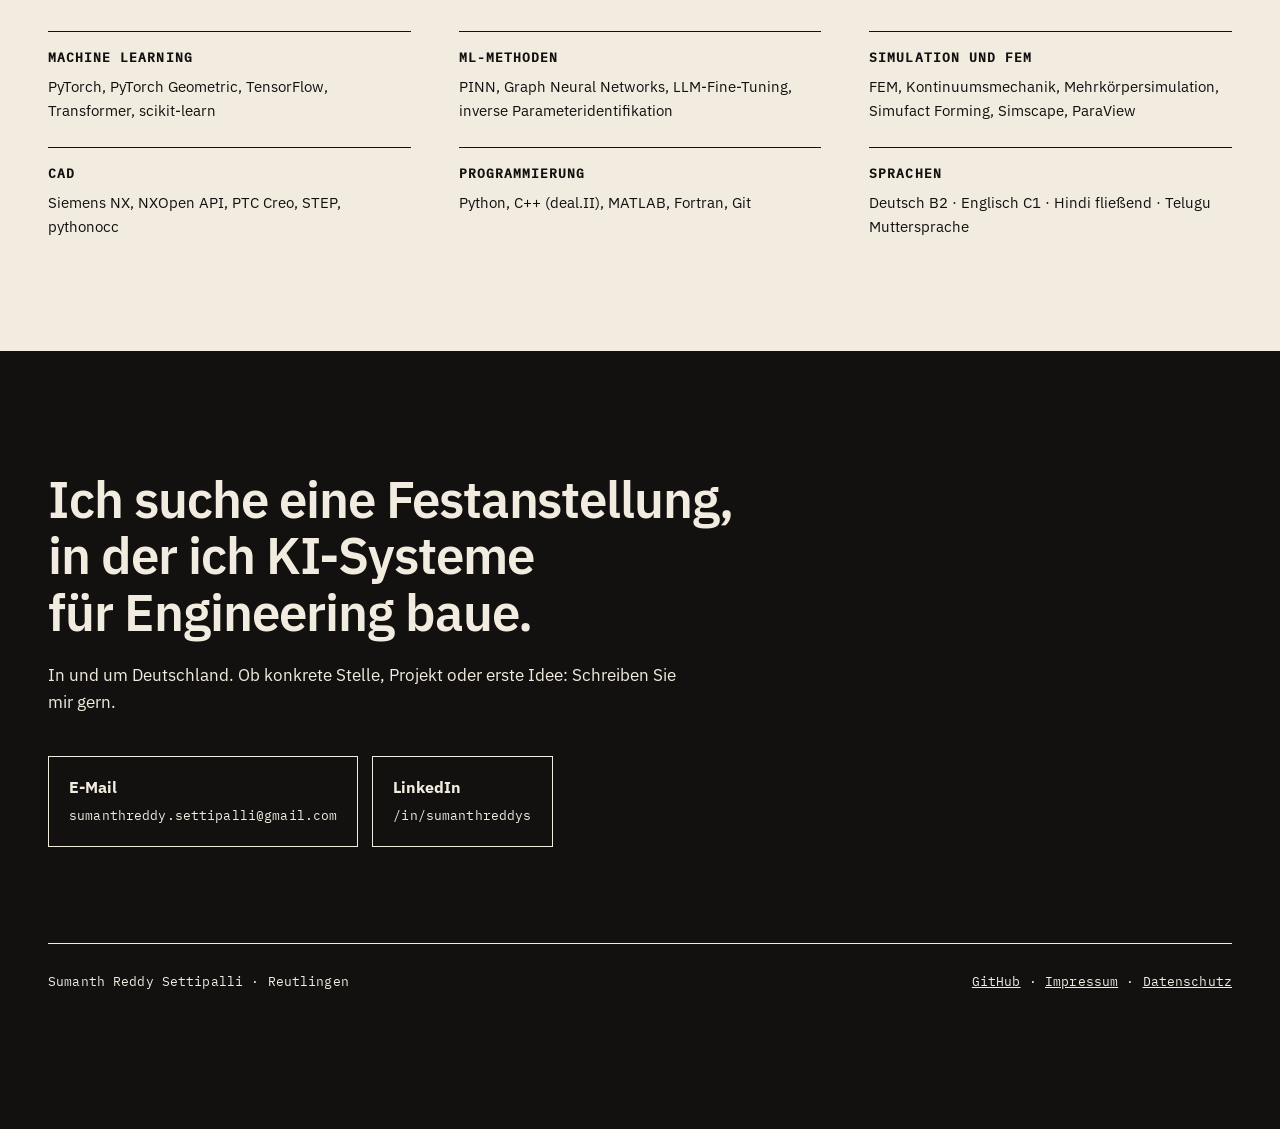
==== commit c80d7388: "feat: blog page with the VPS guide, Blog in the nav on every page" ====
--- a/index.html
+++ b/index.html
@@ -30,6 +30,7 @@
       <a href="#ueber-mich">Über mich</a>
       <a href="#projekte">Projekte</a>
       <a href="profil.html">Lebenslauf</a>
+      <a href="blog.html">Blog</a>
       <a href="#kontakt">Kontakt</a>
     </nav>
     <div class="hero">
--- a/assets/site.css
+++ b/assets/site.css
@@ -154,7 +154,7 @@
 .prose section h2 { margin-bottom: 16px; }
 #download > .wrap { max-width: 880px; }
 #download .prose { margin-left: 0; }
-#assistent { padding-top: 88px; }
+#assistent, #beitraege { padding-top: 88px; }
 footer.band { margin-top: 88px; }
 .prose figure { width: min(1040px, calc(100vw - 96px)); position: relative; left: 50%; transform: translateX(-50%); margin: 40px 0; }
 .prose figure img { width: auto; height: auto; max-width: 100%; max-height: 880px; margin: 0 auto; display: block; }
@@ -201,7 +201,7 @@
 
 @media (max-width: 900px) {
   .page-hero { padding: 48px 0 56px; }
-  #assistent { padding-top: 64px; }
+  #assistent, #beitraege { padding-top: 64px; }
   footer.band { margin-top: 64px; }
   .prose { padding-top: 48px; }
   .prose figure { width: 100%; left: 0; transform: none; }
@@ -211,6 +211,7 @@
 }
 
 @media (max-width: 599px) {
+  .nav { gap: 14px; }
   .boxes { flex-direction: column; }
   .boxes a { flex: none; width: 100%; }
   .boxes .meta { white-space: nowrap; }
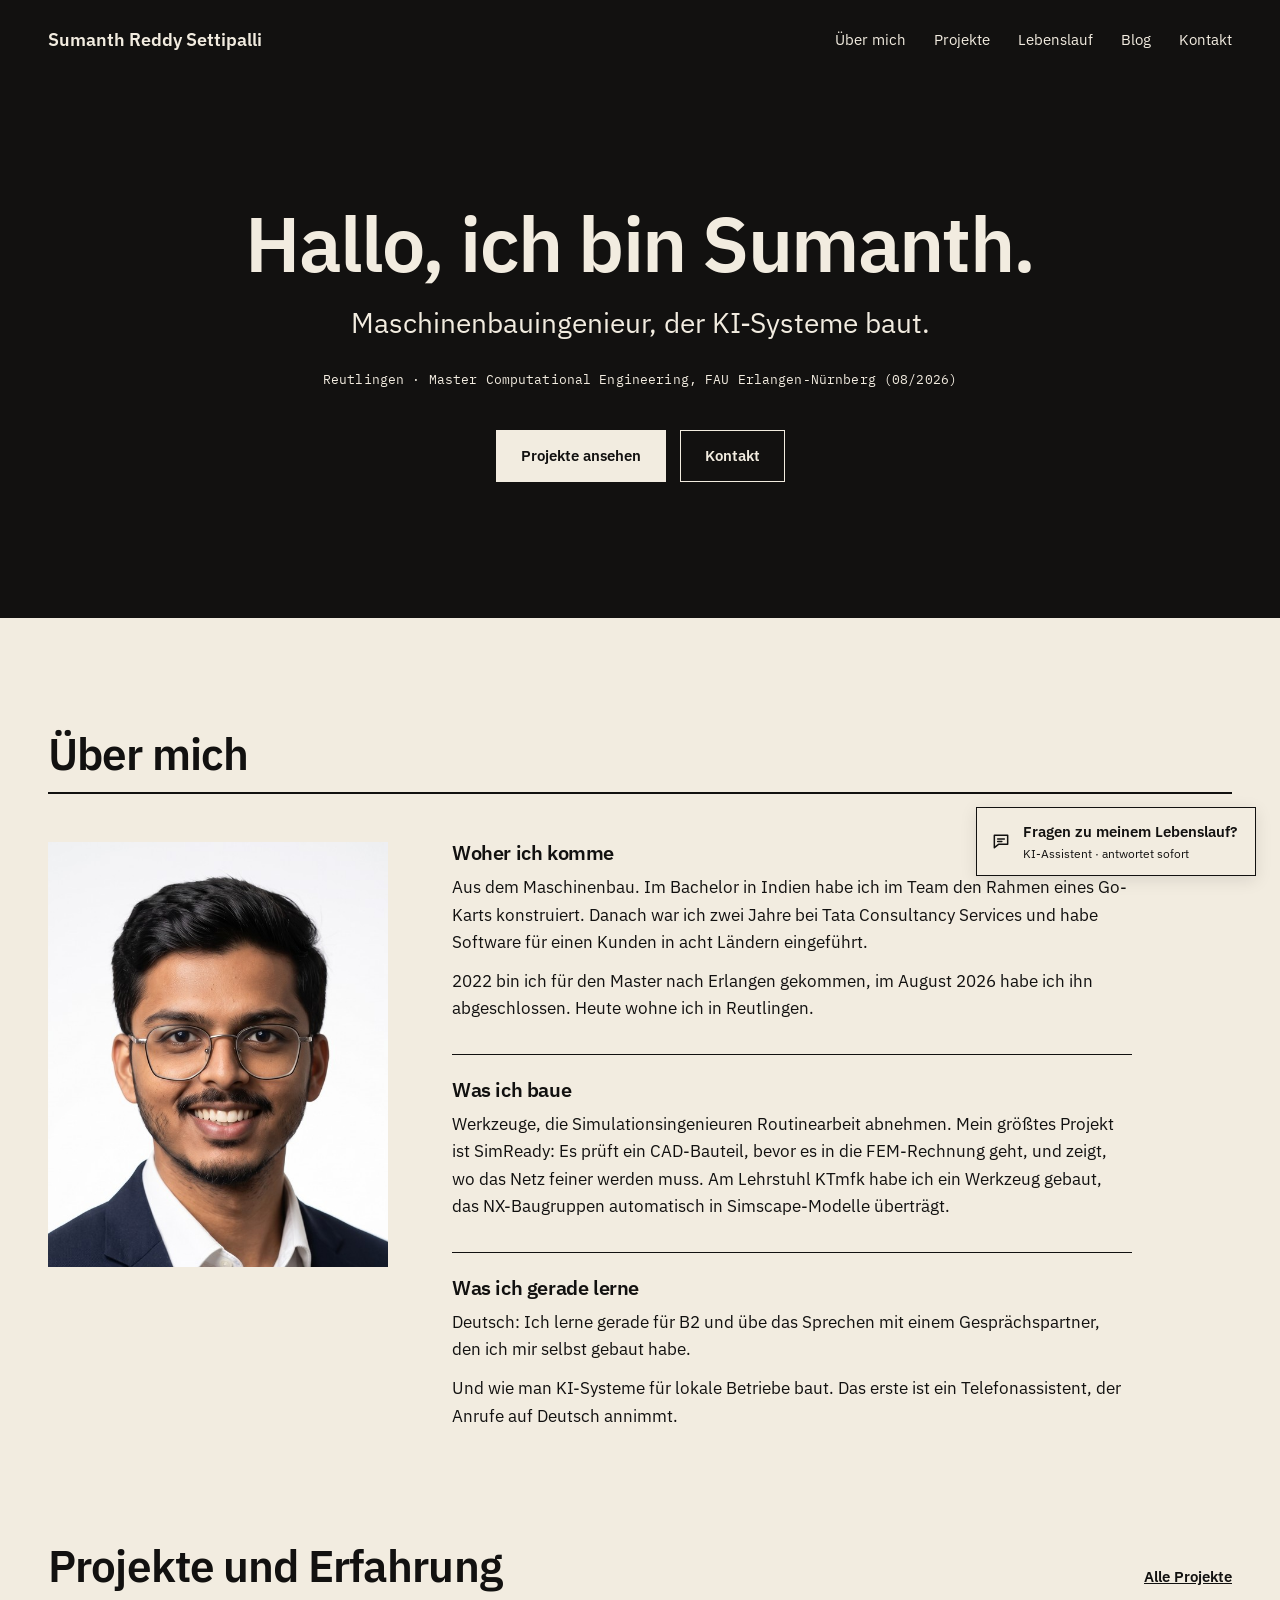
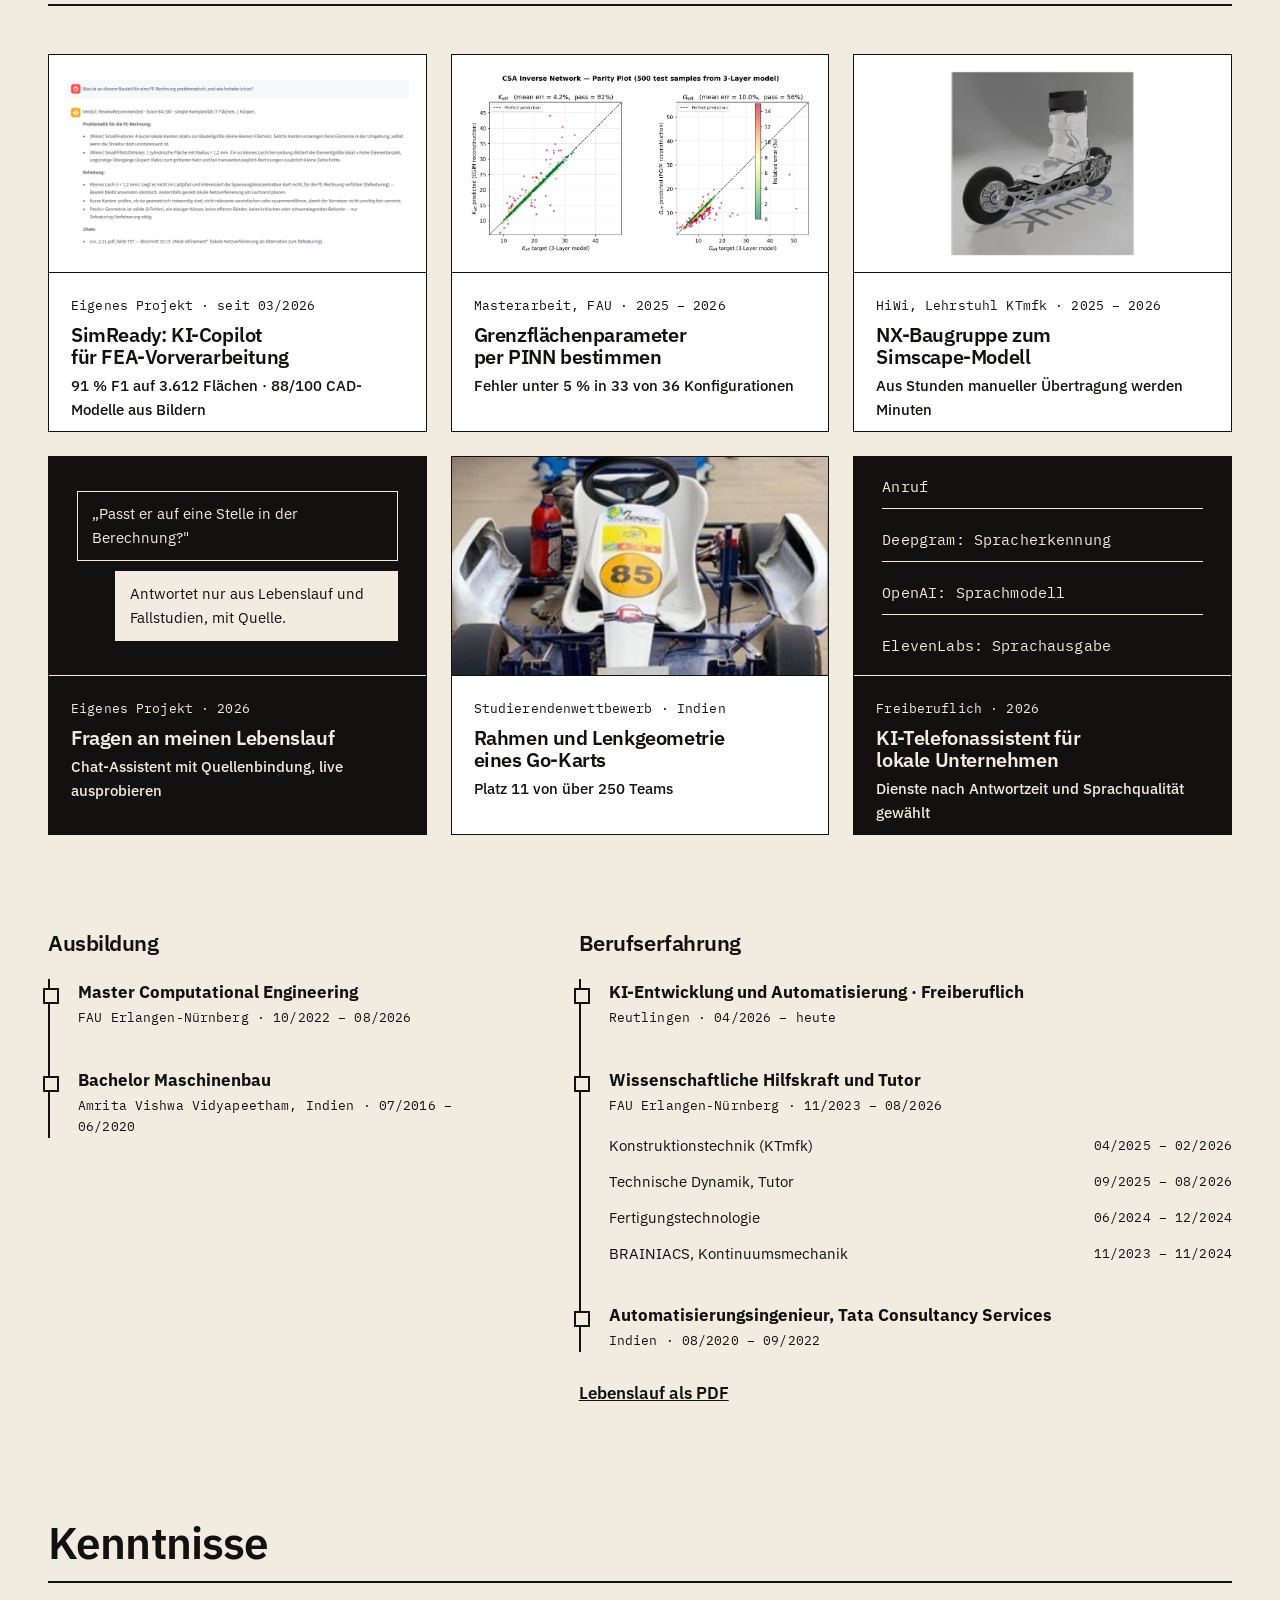
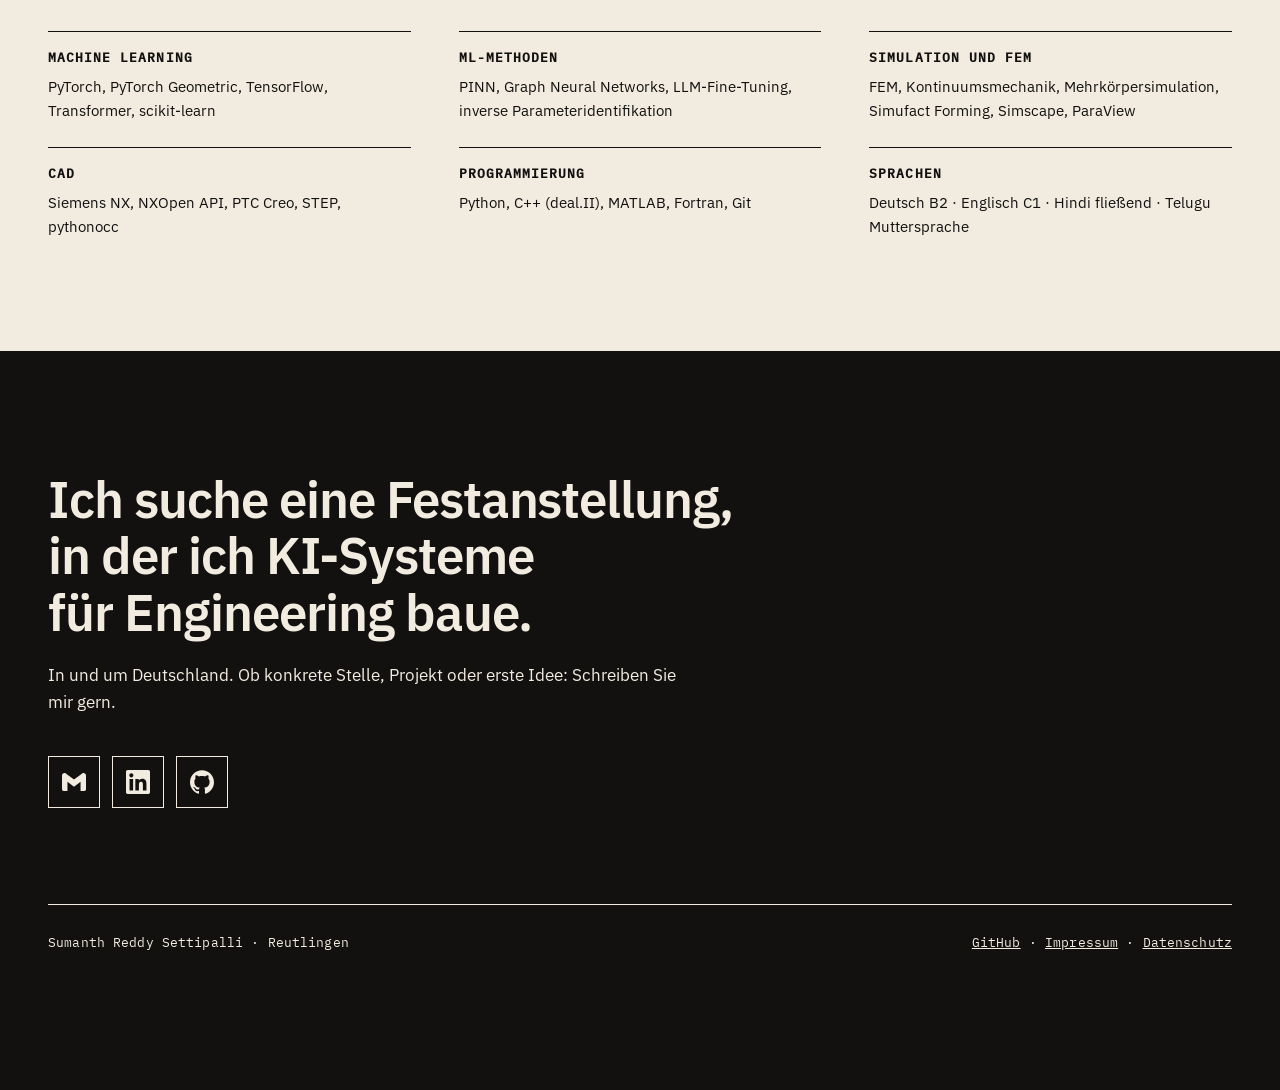
==== commit a1b55dcc: "feat: contact as three icon links (E-Mail, LinkedIn, GitHub)" ====
--- a/index.html
+++ b/index.html
@@ -139,9 +139,10 @@
   <div class="wrap">
     <h2>Ich suche eine Festanstellung, in der ich KI-Systeme für Engineering baue.</h2>
     <p>In und um Deutschland. Ob konkrete Stelle, Projekt oder erste Idee: Schreiben Sie mir gern.</p>
-    <div class="boxes">
-      <a href="mailto:sumanthreddy.settipalli@gmail.com"><b>E-Mail</b><span class="meta">sumanthreddy.settipalli@gmail.com</span></a>
-      <a href="https://www.linkedin.com/in/sumanthreddys"><b>LinkedIn</b><span class="meta">/in/sumanthreddys</span></a>
+    <div class="icons">
+      <a href="mailto:sumanthreddy.settipalli@gmail.com" aria-label="E-Mail" title="E-Mail"><svg viewBox="0 0 24 24" width="24" height="24" fill="currentColor" aria-hidden="true"><path d="M24 5.457v13.909c0 .904-.732 1.636-1.636 1.636h-3.819V11.73L12 16.64l-6.545-4.91v9.273H1.636A1.636 1.636 0 0 1 0 19.366V5.457c0-2.023 2.309-3.178 3.927-1.964L5.455 4.64 12 9.548l6.545-4.91 1.528-1.145C21.69 2.28 24 3.434 24 5.457z"/></svg></a>
+      <a href="https://www.linkedin.com/in/sumanthreddys" aria-label="LinkedIn" title="LinkedIn"><svg viewBox="0 0 24 24" width="24" height="24" fill="currentColor" aria-hidden="true"><path d="M20.447 20.452h-3.554v-5.569c0-1.328-.027-3.037-1.852-3.037-1.853 0-2.136 1.445-2.136 2.939v5.667H9.351V9h3.414v1.561h.046c.477-.9 1.637-1.85 3.37-1.85 3.601 0 4.267 2.37 4.267 5.455v6.286zM5.337 7.433c-1.144 0-2.063-.926-2.063-2.065 0-1.138.92-2.063 2.063-2.063 1.14 0 2.064.925 2.064 2.063 0 1.139-.925 2.065-2.064 2.065zm1.782 13.019H3.555V9h3.564v11.452zM22.225 0H1.771C.792 0 0 .774 0 1.729v20.542C0 23.227.792 24 1.771 24h20.451C23.2 24 24 23.227 24 22.271V1.729C24 .774 23.2 0 22.222 0h.003z"/></svg></a>
+      <a href="https://github.com/Sumanthreddy-DE" aria-label="GitHub" title="GitHub"><svg viewBox="0 0 24 24" width="24" height="24" fill="currentColor" aria-hidden="true"><path d="M12 .297c-6.63 0-12 5.373-12 12 0 5.303 3.438 9.8 8.205 11.385.6.113.82-.258.82-.577 0-.285-.01-1.04-.015-2.04-3.338.724-4.042-1.61-4.042-1.61C4.422 18.07 3.633 17.7 3.633 17.7c-1.087-.744.084-.729.084-.729 1.205.084 1.838 1.236 1.838 1.236 1.07 1.835 2.809 1.305 3.495.998.108-.776.417-1.305.76-1.605-2.665-.3-5.466-1.332-5.466-5.93 0-1.31.465-2.38 1.235-3.22-.135-.303-.54-1.523.105-3.176 0 0 1.005-.322 3.3 1.23.96-.267 1.98-.399 3-.405 1.02.006 2.04.138 3 .405 2.28-1.552 3.285-1.23 3.285-1.23.645 1.653.24 2.873.12 3.176.765.84 1.23 1.91 1.23 3.22 0 4.61-2.805 5.625-5.475 5.92.42.36.81 1.096.81 2.22 0 1.606-.015 2.896-.015 3.286 0 .315.21.69.825.57C20.565 22.092 24 17.592 24 12.297c0-6.627-5.373-12-12-12"/></svg></a>
     </div>
   </div>
   <div class="wrap foot" style="margin-top:96px">
--- a/assets/site.css
+++ b/assets/site.css
@@ -92,11 +92,9 @@
 .contact { padding: 120px 0 96px; margin-top: 128px; }
 .contact h2 { font-size: clamp(2rem, 4vw, 3.25rem); max-width: 24ch; }
 .contact p { max-width: 640px; margin-top: 22px; font-size: 1.0625rem; }
-.boxes { display: flex; flex-wrap: wrap; gap: 14px; margin-top: 40px; }
-.boxes a { display: block; min-width: 170px; padding: 18px 20px; border: 1px solid var(--cream); text-decoration: none; }
-.boxes a:hover { background: var(--cream); color: var(--black); }
-.boxes b { display: block; font-size: 1rem; }
-.boxes .meta { overflow-wrap: normal; }
+.icons { display: flex; gap: 12px; margin-top: 40px; }
+.icons a { display: flex; align-items: center; justify-content: center; width: 52px; height: 52px; border: 1px solid var(--cream); color: var(--cream); }
+.icons a:hover, .icons a:focus-visible { background: var(--cream); color: var(--black); }
 .foot { display: flex; flex-wrap: wrap; justify-content: space-between; gap: 16px; border-top: 1px solid var(--cream); padding: 28px 0 40px; }
 
 
@@ -136,7 +134,6 @@
   .about img { max-width: 260px; }
   .skills { gap: 0; }
   .contact { padding: 80px 0 64px; margin-top: 96px; }
-  .boxes a { flex: 1 1 140px; min-width: 0; }
 }
 
 /* --- inner pages ------------------------------------------------ */
@@ -212,9 +209,6 @@
 
 @media (max-width: 599px) {
   .nav { gap: 14px; }
-  .boxes { flex-direction: column; }
-  .boxes a { flex: none; width: 100%; }
-  .boxes .meta { white-space: nowrap; }
   .tl .sub li { flex-direction: column; gap: 0; }
   .tl .sub .meta { white-space: nowrap; }
 }
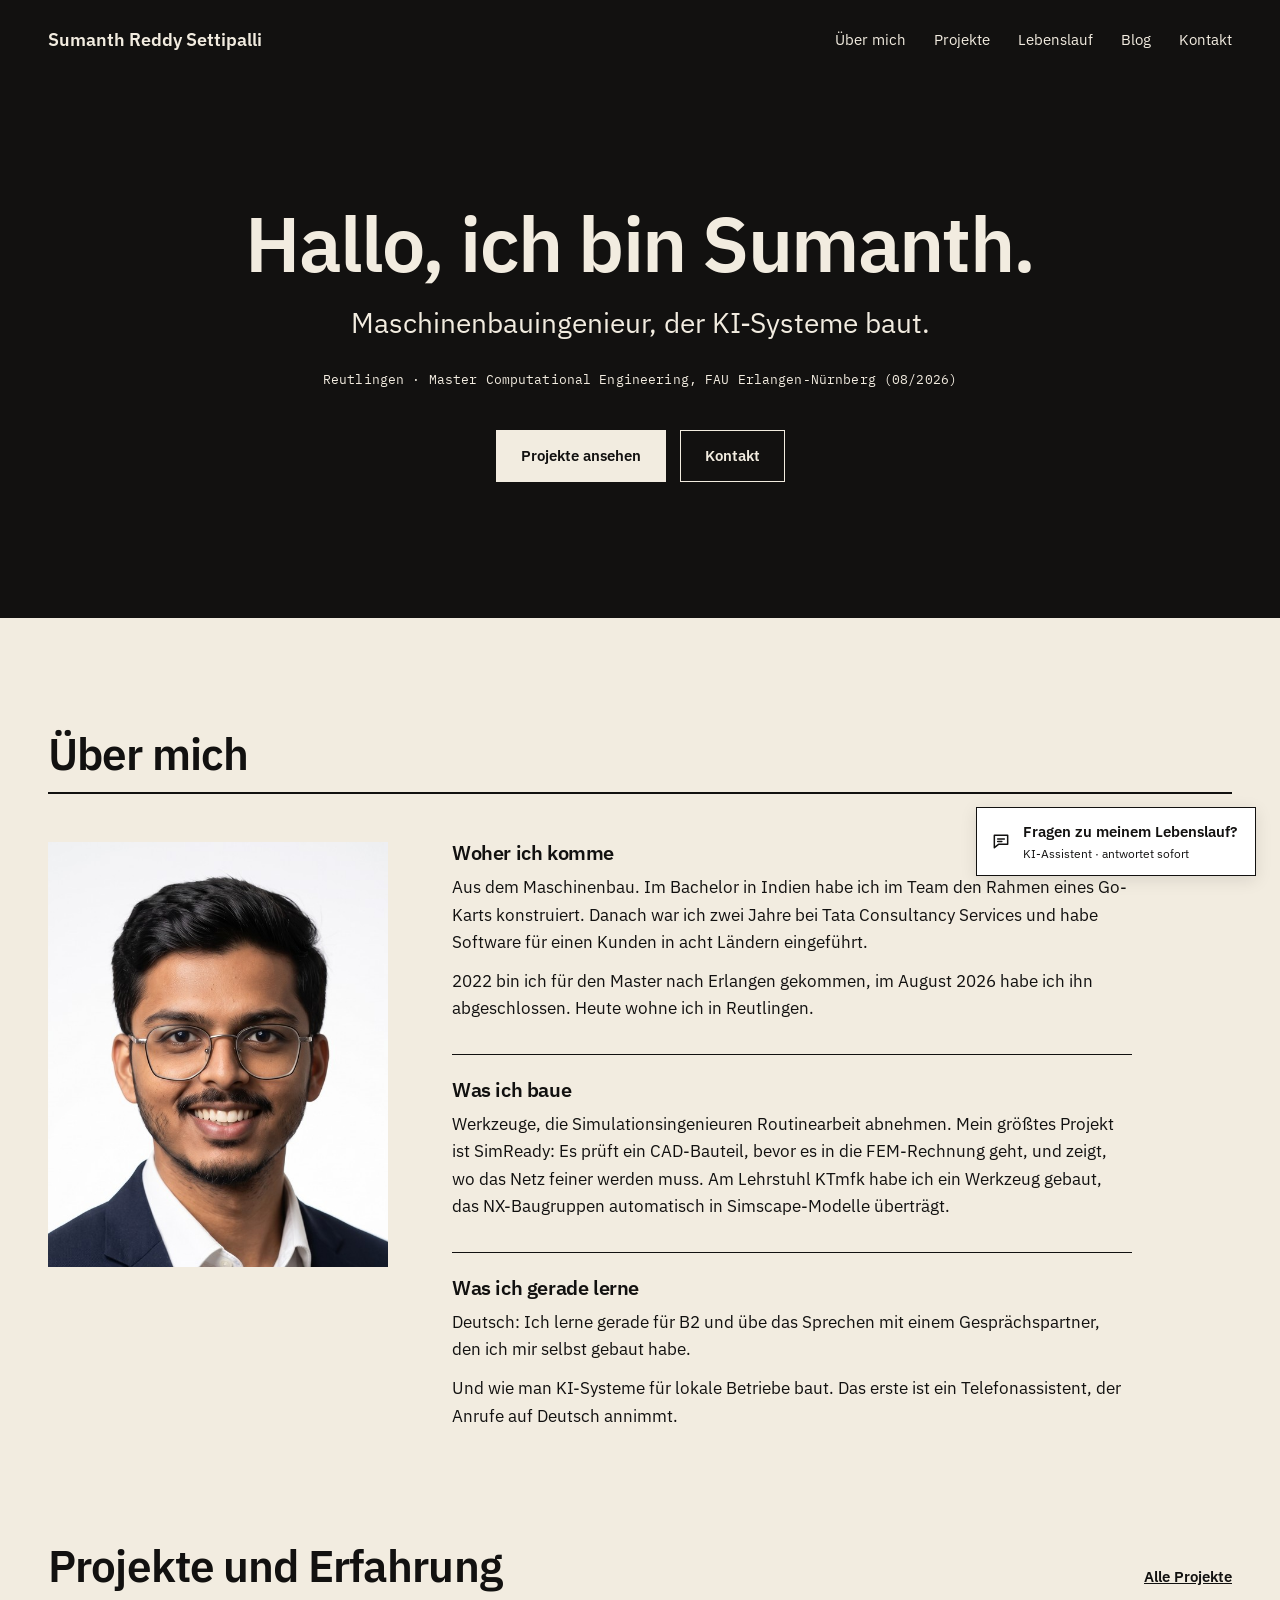
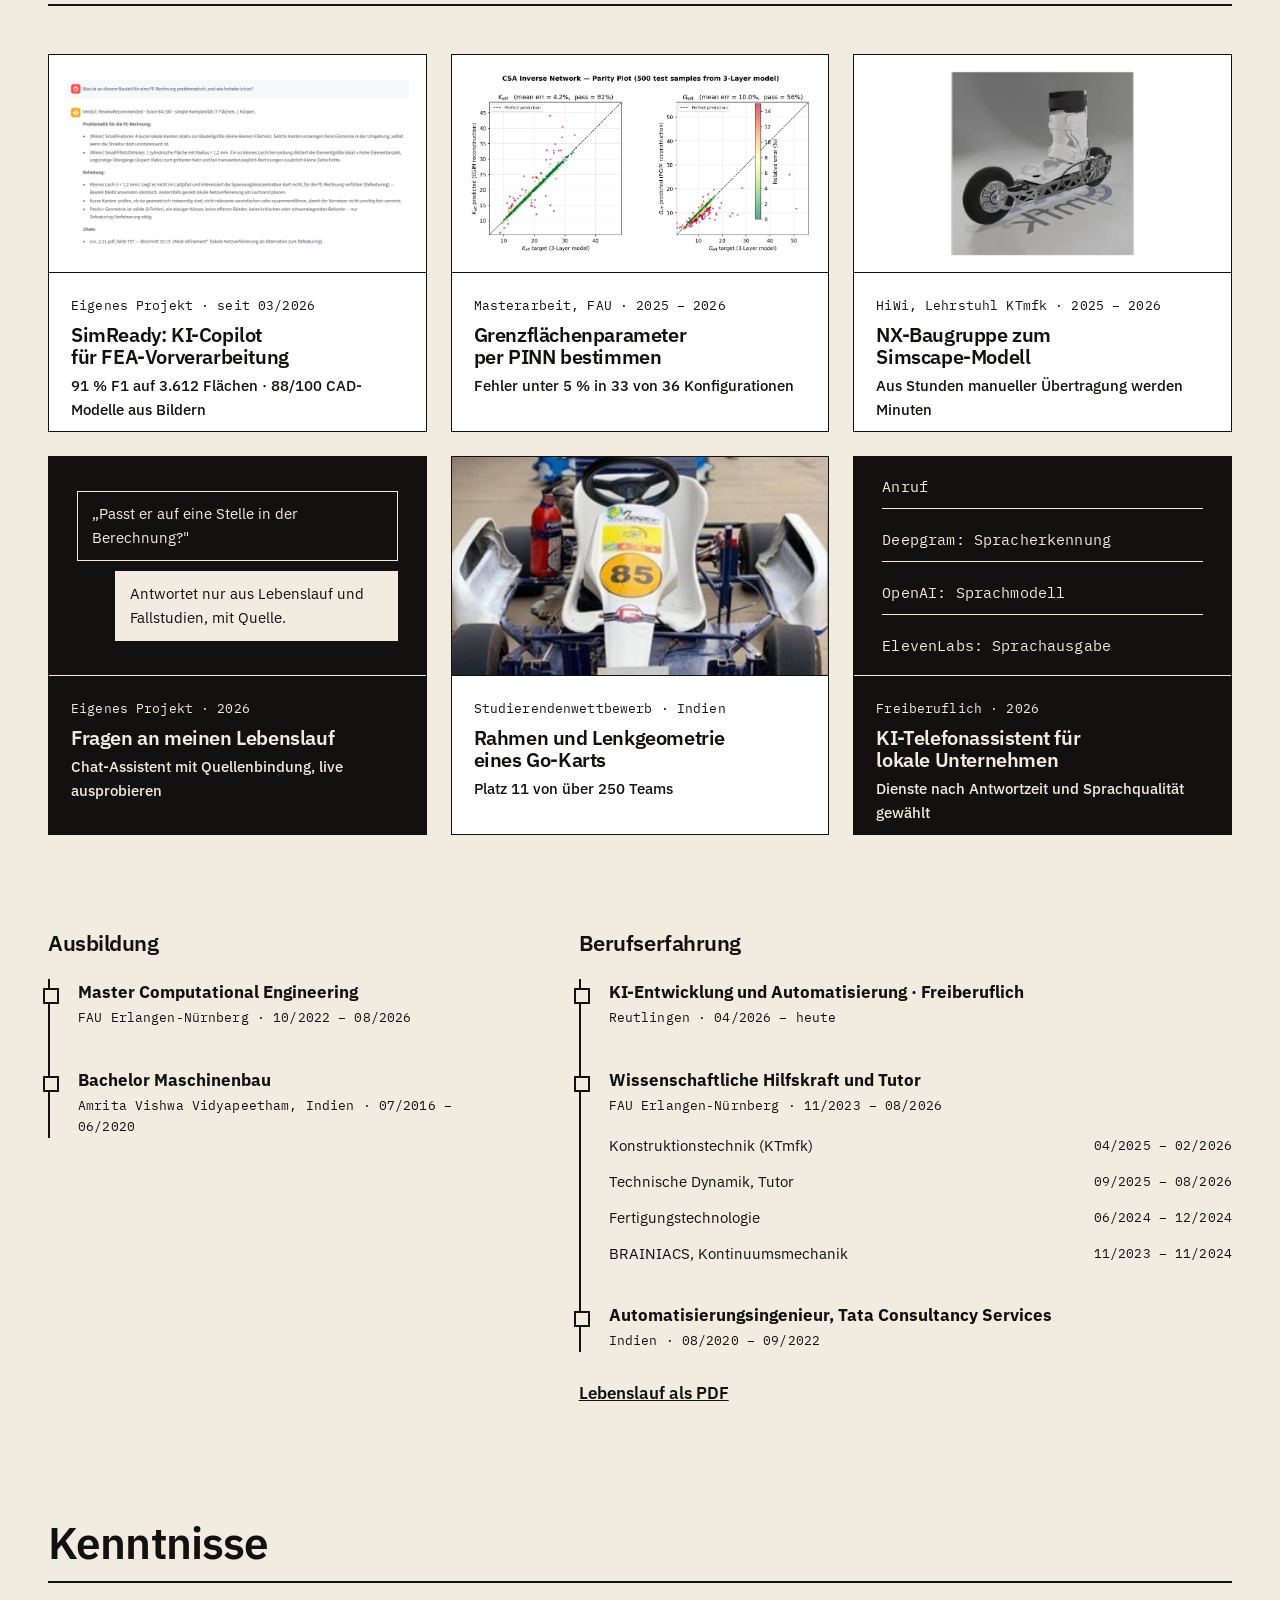
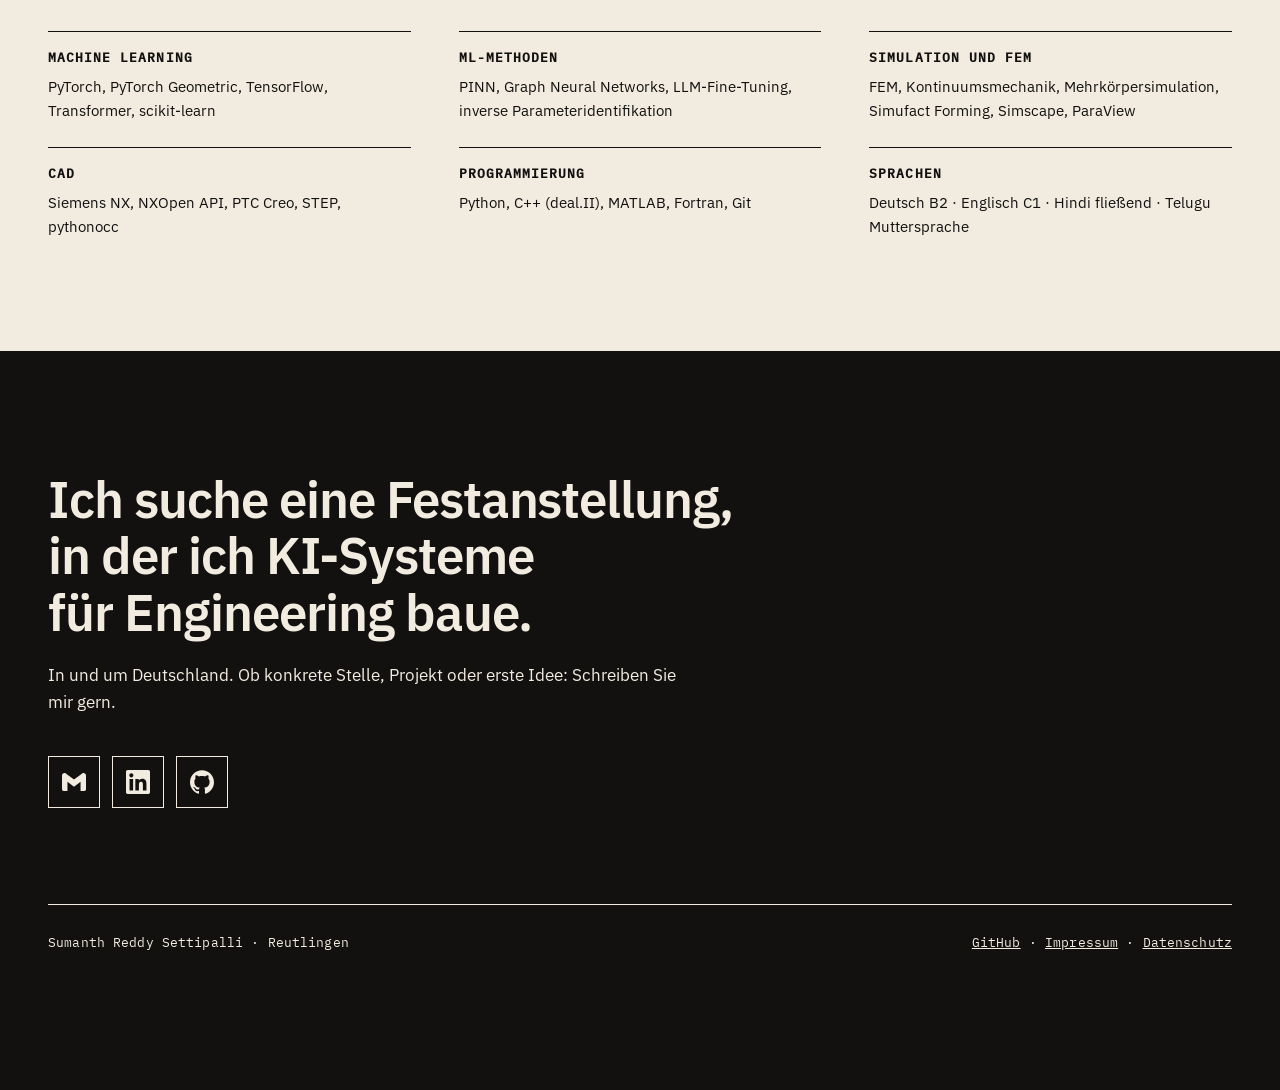
==== commit 2baecee5: "feat: mount floating CV chat assistant across all pages and frame fragen.html chat box" ====
--- a/index.html
+++ b/index.html
@@ -16,8 +16,8 @@
 <meta name="twitter:card" content="summary">
 
 <link rel="stylesheet" href="assets/fonts.css">
-<link rel="stylesheet" href="assets/chat.css">
-<script src="assets/chat.js" defer></script>
+<link rel="stylesheet" href="assets/chat.css?v=2">
+<script src="assets/chat.js?v=2" defer></script>
 
 <link rel="stylesheet" href="assets/site.css?v=4">
 </head>
@@ -29,7 +29,7 @@
       <a class="name" href="index.html">Sumanth Reddy Settipalli</a>
       <a href="#ueber-mich">Über mich</a>
       <a href="#projekte">Projekte</a>
-      <a href="profil.html">Lebenslauf</a>
+      <a href="Sumanth-Reddy-Settipalli-Lebenslauf.pdf">Lebenslauf</a>
       <a href="blog.html">Blog</a>
       <a href="#kontakt">Kontakt</a>
     </nav>
--- a/assets/chat.css
+++ b/assets/chat.css
@@ -4,6 +4,16 @@
 .chat-live, .chat-open { display: none; }
 .js .chat-live { display: block; }
 .js .chat-open { display: flex; }
+
+#fragen .chat {
+  background: var(--white); border: 1px solid var(--rule-strong);
+  padding: 24px 28px;
+}
+
+.chat-trigger {
+  font: inherit; color: inherit; background: none;
+  border: 0; padding: 0; cursor: pointer;
+}
 
 .chat-note { font-size: 0.8125rem; color: var(--ink-muted); margin-bottom: 14px; }
 
@@ -39,7 +49,7 @@
 
 .ask { display: grid; grid-template-columns: 1fr auto; gap: 12px; align-items: end; }
 .ask textarea {
-  font: inherit; color: var(--ink); background: var(--paper);
+  font: inherit; color: var(--ink); background: var(--white);
   border: 1px solid var(--rule-strong); padding: 10px 12px;
   min-height: 46px; resize: vertical; width: 100%;
 }
@@ -57,15 +67,15 @@
 .ask-meta .lnk { font-size: 0.75rem; }
 
 .chip:focus-visible, .ask button:focus-visible, .ask textarea:focus-visible,
-.chat-open:focus-visible, .panel-close:focus-visible {
+.chat-open:focus-visible, .panel-close:focus-visible, .chat-trigger:focus-visible {
   outline: 2px solid var(--accent); outline-offset: 2px;
 }
 
-/* --- corner button, index.html -------------------------------- */
+/* --- corner button, all pages without inline .chat ------------ */
 .chat-open {
   position: fixed; right: 24px; bottom: 24px; z-index: 50;
   gap: 12px; align-items: center; text-align: left;
-  font: inherit; color: var(--ink); background: var(--paper);
+  font: inherit; color: var(--ink); background: var(--white);
   border: 1px solid var(--rule-strong); padding: 12px 18px 12px 14px;
   box-shadow: 0 4px 16px rgba(0, 0, 0, 0.10); cursor: pointer;
 }
@@ -74,11 +84,11 @@
 .chat-open small { display: block; font-size: 0.75rem; color: var(--ink-muted); }
 .chat-open:hover b { color: var(--accent); }
 
-/* --- chat popup, index.html ------------------------------------ */
+/* --- chat popup, all pages without inline .chat --------------- */
 .chat-panel {
   position: fixed; right: 24px; bottom: 24px; z-index: 60;
   width: 420px; max-width: calc(100vw - 32px); height: min(52vh, 560px);
-  background: var(--paper); border: 1px solid var(--rule-strong);
+  background: var(--white); border: 1px solid var(--rule-strong);
   box-shadow: 0 12px 32px rgba(0, 0, 0, 0.18);
   display: flex; flex-direction: column;
 }
@@ -101,6 +111,7 @@
 .chat-panel .chip { font-size: 0.75rem; padding: 5px 10px; }
 
 @media (max-width: 900px) {
+  #fragen .chat { padding: 20px; }
   .ask { grid-template-columns: 1fr; }
   .ask button { width: 100%; }
   .ask textarea { min-height: 72px; }
--- a/assets/site.css
+++ b/assets/site.css
@@ -213,6 +213,13 @@
   .tl .sub .meta { white-space: nowrap; }
 }
 
+/* results tables on case pages */
+.results { display: grid; gap: 32px; margin: 40px 0; }
+.results table { width: 100%; border-collapse: collapse; font-variant-numeric: tabular-nums; }
+.results caption { text-align: left; font-family: var(--meta); font-size: .8125rem; padding-bottom: 10px; border-bottom: 2px solid var(--black); }
+.results th, .results td { padding: 10px 0; border-bottom: 1px solid var(--black); text-align: left; vertical-align: top; font-weight: 400; }
+.results td { text-align: right; padding-left: 16px; font-weight: 600; }
+
 @media print {
   .band, .nav, .btns, .chat-open, .chat-panel { display: none !important; }
   body { background: #FFFFFF; color: #121110; font-size: 11pt; }
